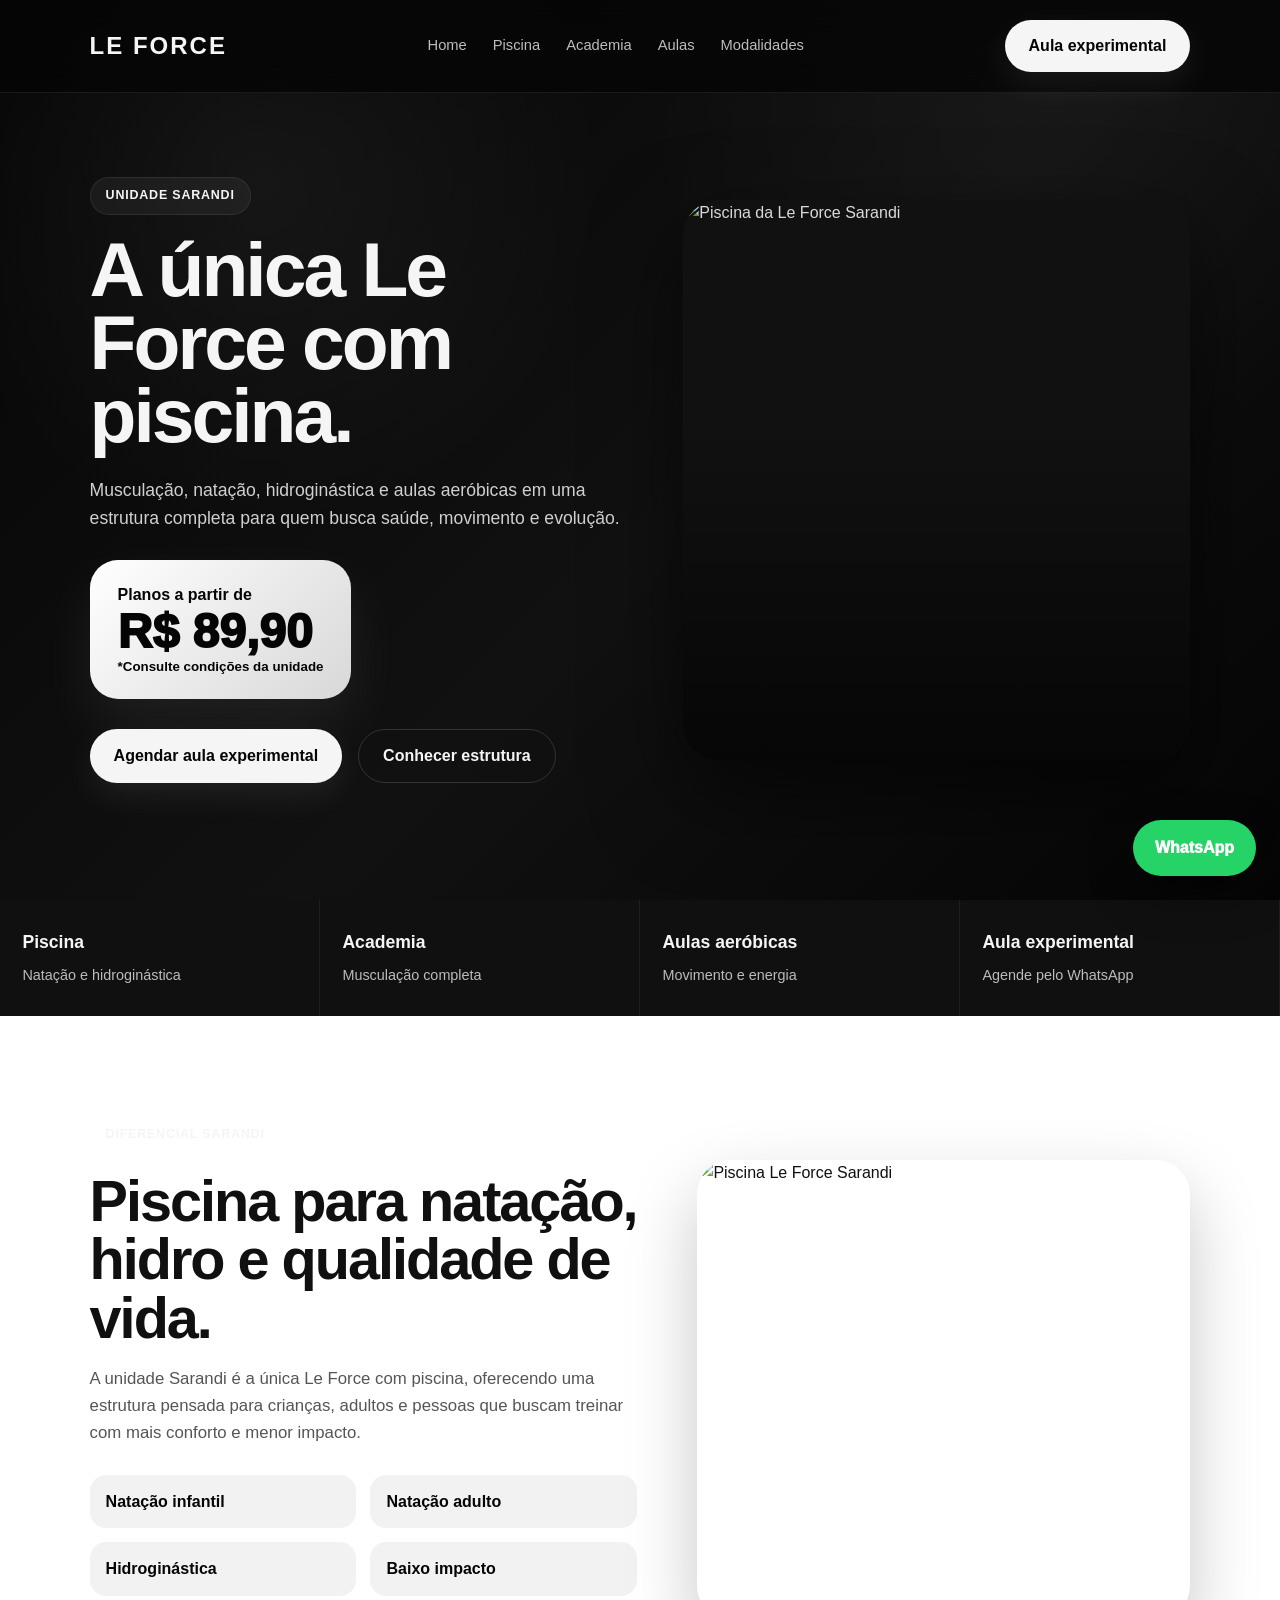
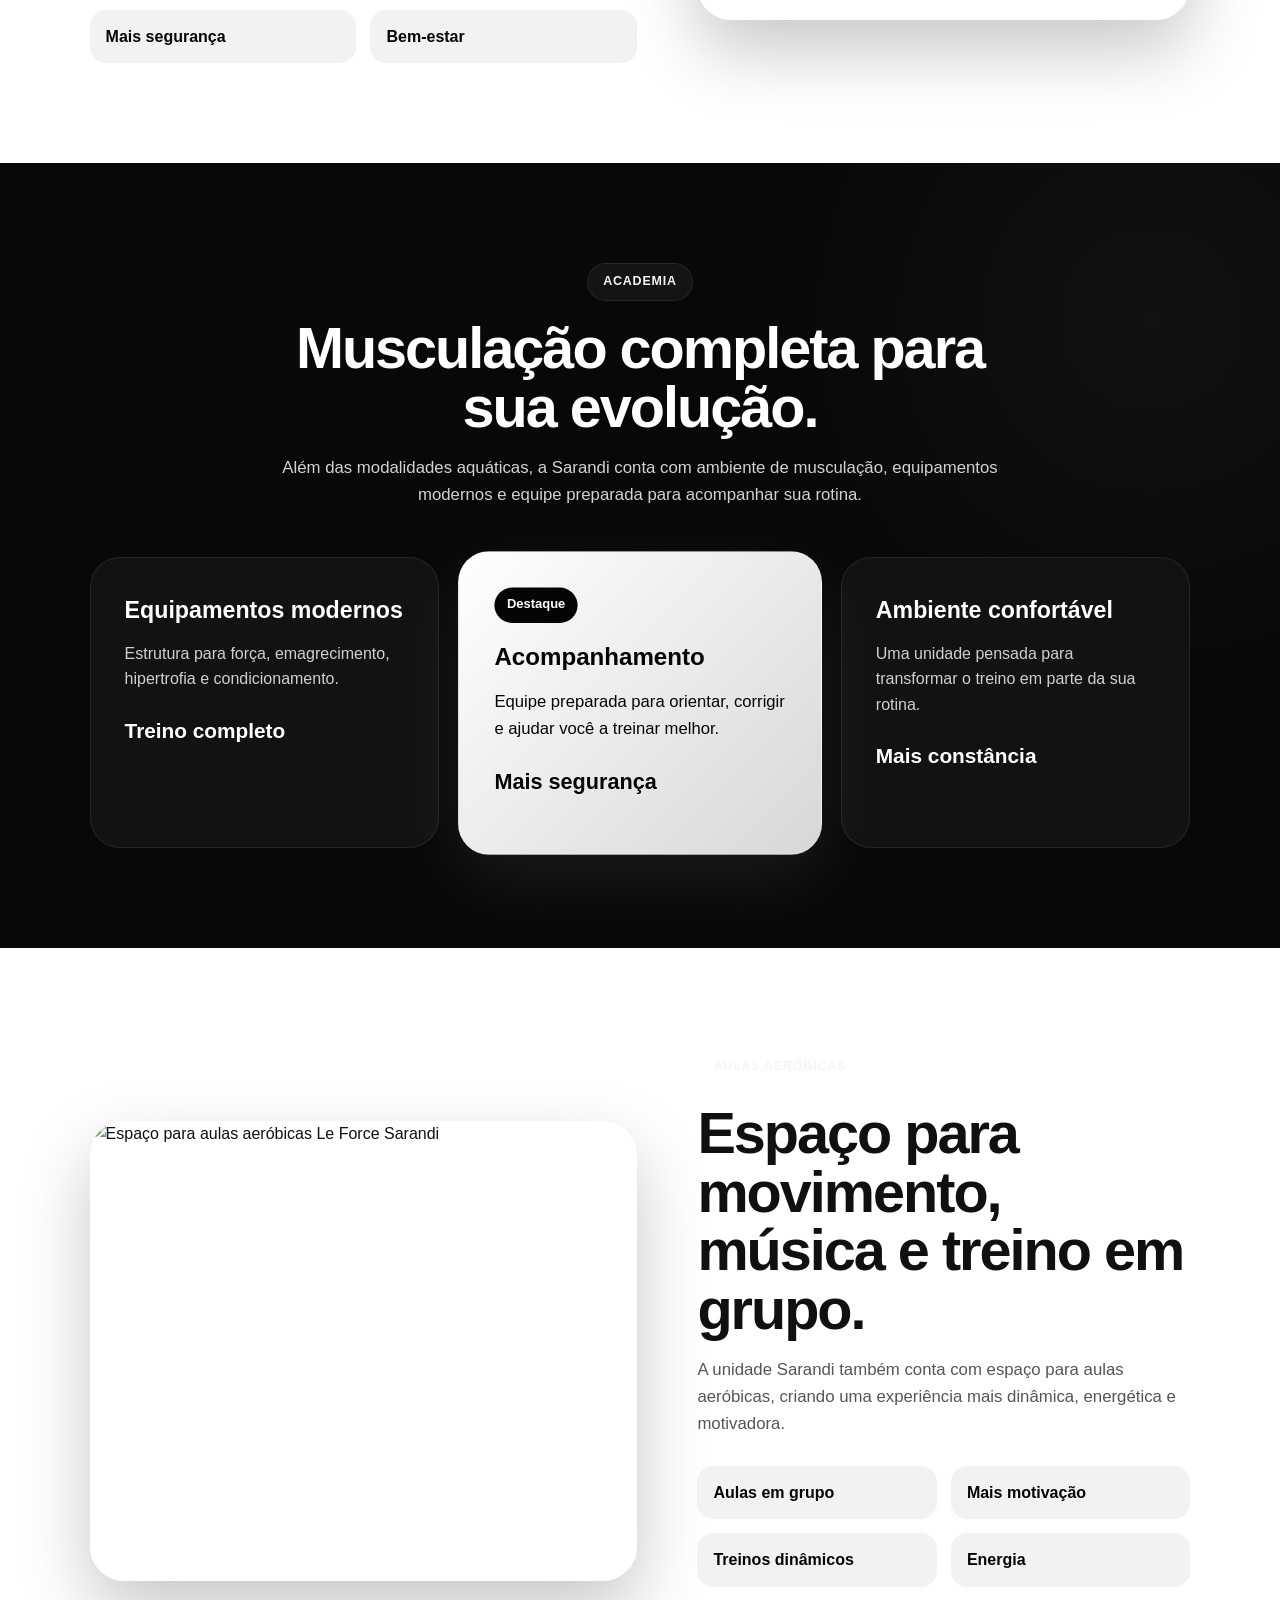
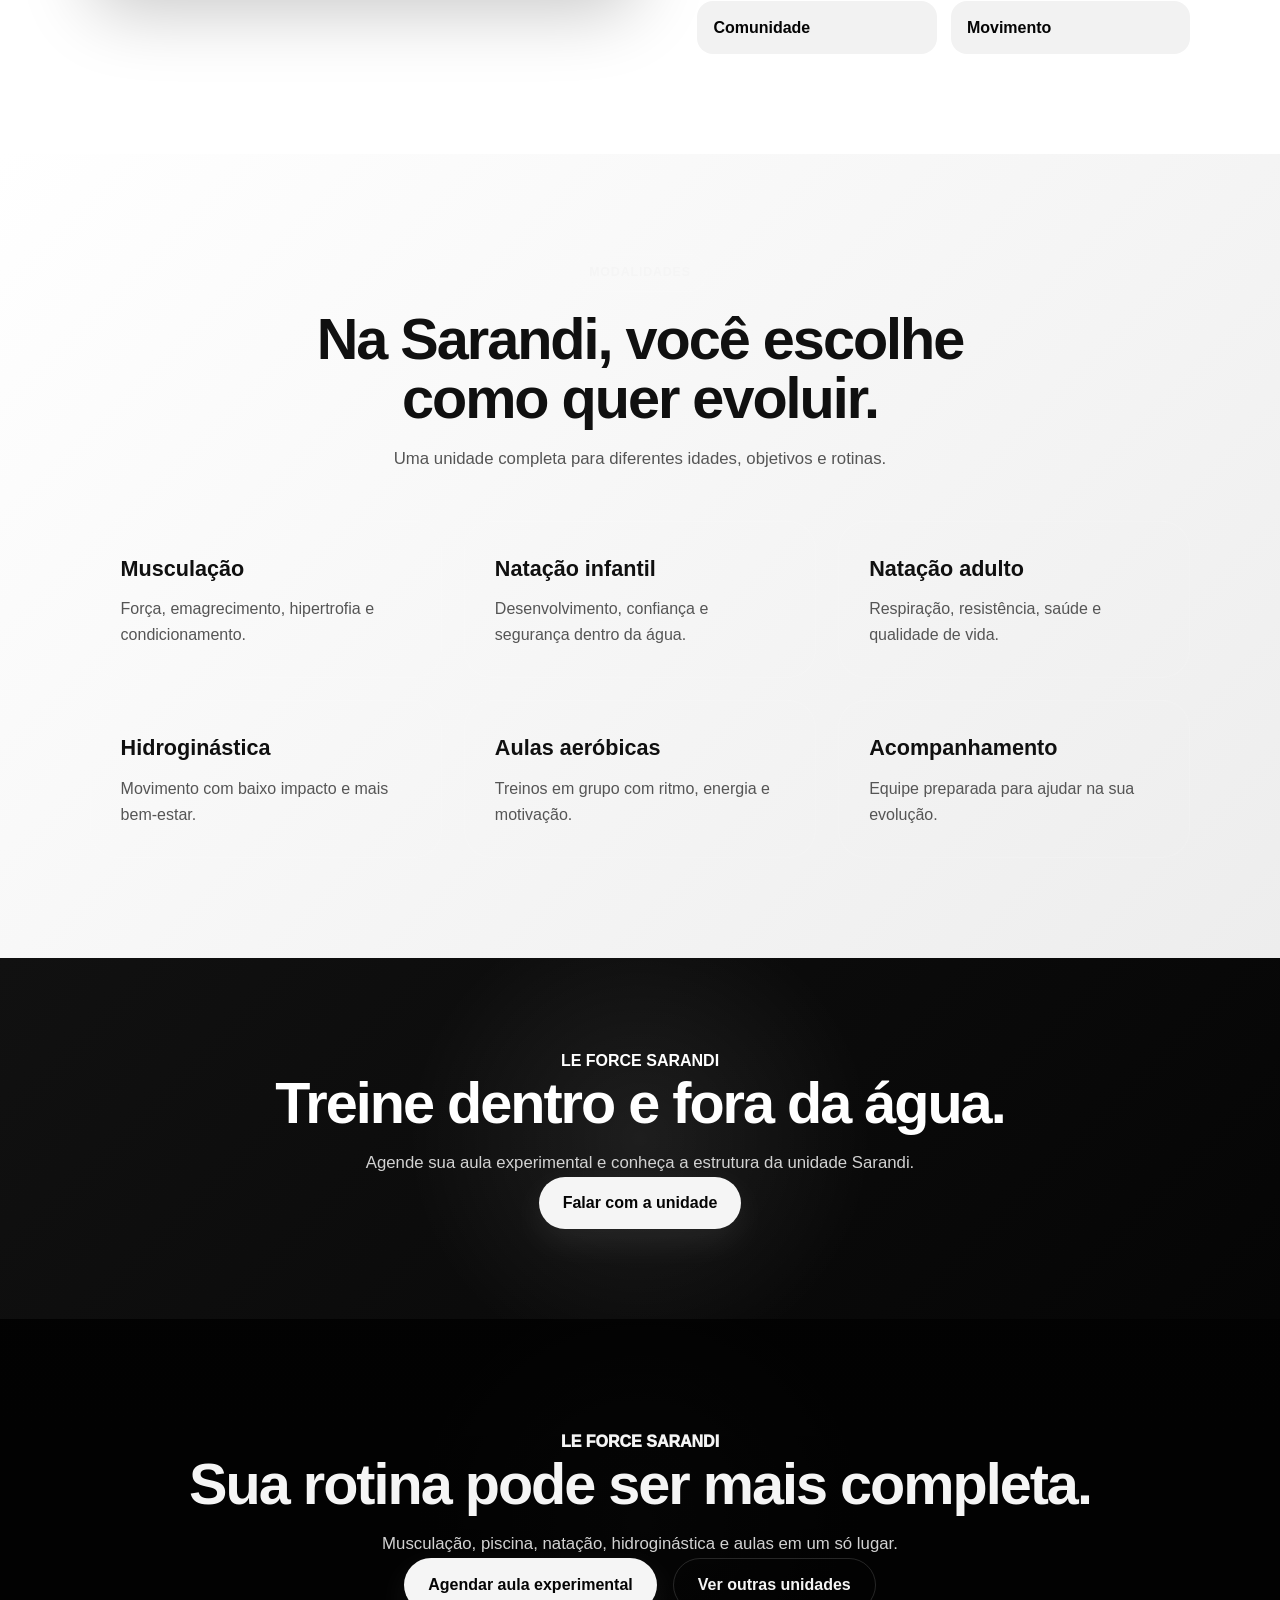
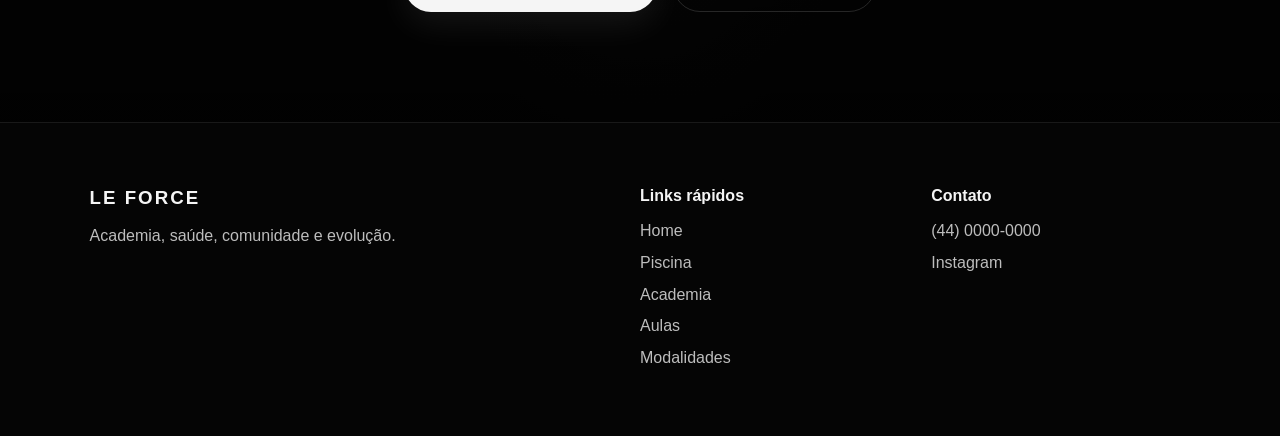
==== unidades/alvorada.html @ 23cc9585 "Add files via upload" ====
<!DOCTYPE html>
<html lang="pt-BR">
<head>
  <meta charset="UTF-8" />
  <meta name="viewport" content="width=device-width, initial-scale=1.0" />

  <title>Le Force Sarandi | Academia com Piscina</title>
  <meta name="description" content="Conheça a Le Force Sarandi: musculação, piscina, natação, hidroginástica e aulas aeróbicas." />

  <link rel="stylesheet" href="style.css" />
</head>

<body>
  <header class="header">
    <a href="index.html" class="logo">LE FORCE</a>

    <nav class="nav">
      <a href="index.html">Home</a>
      <a href="#piscina">Piscina</a>
      <a href="#academia">Academia</a>
      <a href="#aulas">Aulas</a>
      <a href="#modalidades">Modalidades</a>
    </nav>

    <a href="https://wa.me/5544000000000" class="btn-header" target="_blank">
      Aula experimental
    </a>
  </header>

  <main>
    <section class="hero">
      <div class="hero-content">
        <span class="tag">Unidade Sarandi</span>

        <h1>A única Le Force com piscina.</h1>

        <p>
          Musculação, natação, hidroginástica e aulas aeróbicas em uma estrutura completa para quem busca saúde, movimento e evolução.
        </p>

        <div class="price-highlight">
          <span>Planos a partir de</span>
          <strong>R$ 89,90</strong>
          <small>*Consulte condições da unidade</small>
        </div>

        <div class="hero-actions">
          <a href="https://wa.me/5544000000000" class="btn-primary" target="_blank">
            Agendar aula experimental
          </a>

          <a href="#piscina" class="btn-secondary">
            Conhecer estrutura
          </a>
        </div>
      </div>

      <div class="hero-image">
        <img src="images/sarandi-hero.jpg" alt="Piscina da Le Force Sarandi" />
      </div>
    </section>

    <section class="quick-links">
      <a href="#piscina">
        <strong>Piscina</strong>
        <span>Natação e hidroginástica</span>
      </a>

      <a href="#academia">
        <strong>Academia</strong>
        <span>Musculação completa</span>
      </a>

      <a href="#aulas">
        <strong>Aulas aeróbicas</strong>
        <span>Movimento e energia</span>
      </a>

      <a href="https://wa.me/5544000000000" target="_blank">
        <strong>Aula experimental</strong>
        <span>Agende pelo WhatsApp</span>
      </a>
    </section>

    <section class="section split" id="piscina">
      <div>
        <span class="tag">Diferencial Sarandi</span>

        <h2>Piscina para natação, hidro e qualidade de vida.</h2>

        <p>
          A unidade Sarandi é a única Le Force com piscina, oferecendo uma estrutura pensada para crianças, adultos e pessoas que buscam treinar com mais conforto e menor impacto.
        </p>

        <ul class="benefits-list">
          <li>Natação infantil</li>
          <li>Natação adulto</li>
          <li>Hidroginástica</li>
          <li>Baixo impacto</li>
          <li>Mais segurança</li>
          <li>Bem-estar</li>
        </ul>
      </div>

      <div class="image-card">
        <img src="images/sarandi-piscina.jpg" alt="Piscina Le Force Sarandi" />
      </div>
    </section>

    <section class="section dark" id="academia">
      <div class="section-header center">
        <span class="tag">Academia</span>

        <h2>Musculação completa para sua evolução.</h2>

        <p>
          Além das modalidades aquáticas, a Sarandi conta com ambiente de musculação, equipamentos modernos e equipe preparada para acompanhar sua rotina.
        </p>
      </div>

      <div class="cards-grid">
        <article class="plan-card">
          <h3>Equipamentos modernos</h3>
          <p>Estrutura para força, emagrecimento, hipertrofia e condicionamento.</p>
          <strong>Treino completo</strong>
        </article>

        <article class="plan-card featured">
          <span>Destaque</span>
          <h3>Acompanhamento</h3>
          <p>Equipe preparada para orientar, corrigir e ajudar você a treinar melhor.</p>
          <strong>Mais segurança</strong>
        </article>

        <article class="plan-card">
          <h3>Ambiente confortável</h3>
          <p>Uma unidade pensada para transformar o treino em parte da sua rotina.</p>
          <strong>Mais constância</strong>
        </article>
      </div>
    </section>

    <section class="section split" id="aulas">
      <div class="image-card">
        <img src="images/sarandi-aulas.jpg" alt="Espaço para aulas aeróbicas Le Force Sarandi" />
      </div>

      <div>
        <span class="tag">Aulas aeróbicas</span>

        <h2>Espaço para movimento, música e treino em grupo.</h2>

        <p>
          A unidade Sarandi também conta com espaço para aulas aeróbicas, criando uma experiência mais dinâmica, energética e motivadora.
        </p>

        <ul class="benefits-list">
          <li>Aulas em grupo</li>
          <li>Mais motivação</li>
          <li>Treinos dinâmicos</li>
          <li>Energia</li>
          <li>Comunidade</li>
          <li>Movimento</li>
        </ul>
      </div>
    </section>

    <section class="section colored" id="modalidades">
      <div class="section-header center">
        <span class="tag">Modalidades</span>

        <h2>Na Sarandi, você escolhe como quer evoluir.</h2>

        <p>
          Uma unidade completa para diferentes idades, objetivos e rotinas.
        </p>
      </div>

      <div class="modalidades-grid">
        <div class="modalidade">
          <h3>Musculação</h3>
          <p>Força, emagrecimento, hipertrofia e condicionamento.</p>
        </div>

        <div class="modalidade">
          <h3>Natação infantil</h3>
          <p>Desenvolvimento, confiança e segurança dentro da água.</p>
        </div>

        <div class="modalidade">
          <h3>Natação adulto</h3>
          <p>Respiração, resistência, saúde e qualidade de vida.</p>
        </div>

        <div class="modalidade">
          <h3>Hidroginástica</h3>
          <p>Movimento com baixo impacto e mais bem-estar.</p>
        </div>

        <div class="modalidade">
          <h3>Aulas aeróbicas</h3>
          <p>Treinos em grupo com ritmo, energia e motivação.</p>
        </div>

        <div class="modalidade">
          <h3>Acompanhamento</h3>
          <p>Equipe preparada para ajudar na sua evolução.</p>
        </div>
      </div>
    </section>

    <section class="banner-impact">
      <span>Le Force Sarandi</span>

      <h2>Treine dentro e fora da água.</h2>

      <p>
        Agende sua aula experimental e conheça a estrutura da unidade Sarandi.
      </p>

      <a href="https://wa.me/5544000000000" class="btn-primary" target="_blank">
        Falar com a unidade
      </a>
    </section>

    <section class="final-cta">
      <span>Le Force Sarandi</span>

      <h2>Sua rotina pode ser mais completa.</h2>

      <p>
        Musculação, piscina, natação, hidroginástica e aulas em um só lugar.
      </p>

      <div class="hero-actions center-actions">
        <a href="https://wa.me/5544000000000" class="btn-primary" target="_blank">
          Agendar aula experimental
        </a>

        <a href="index.html#unidades" class="btn-secondary">
          Ver outras unidades
        </a>
      </div>
    </section>
  </main>

  <footer class="footer">
    <div>
      <h3>LE FORCE</h3>
      <p>Academia, saúde, comunidade e evolução.</p>
    </div>

    <div>
      <h4>Links rápidos</h4>
      <a href="index.html">Home</a>
      <a href="#piscina">Piscina</a>
      <a href="#academia">Academia</a>
      <a href="#aulas">Aulas</a>
      <a href="#modalidades">Modalidades</a>
    </div>

    <div>
      <h4>Contato</h4>
      <p>(44) 0000-0000</p>
      <a href="https://instagram.com/" target="_blank">Instagram</a>
    </div>
  </footer>

  <a href="https://wa.me/5544000000000" class="whatsapp-float" target="_blank">
    WhatsApp
  </a>

  <script src="script.js"></script>
</body>
</html>
---- unidades/style.css ----
:root {
  --black: #050505;
  --graphite: #111111;
  --soft-graphite: #1a1a1a;
  --light-gray: #bdbdbd;
  --white: #f5f5f5;
  --border: rgba(255,255,255,.08);
  --glass: rgba(255,255,255,.04);
}

* {
  margin: 0;
  padding: 0;
  box-sizing: border-box;
}

html {
  scroll-behavior: smooth;
}

body {
  font-family: Arial, Helvetica, sans-serif;
  background: var(--black);
  color: var(--white);
  line-height: 1.6;
  overflow-x: hidden;
}

a {
  color: inherit;
  text-decoration: none;
}

img {
  width: 100%;
  display: block;
}

/* HEADER */

.header {
  width: 100%;
  padding: 20px 7%;
  position: fixed;
  top: 0;
  left: 0;
  z-index: 999;
  display: flex;
  justify-content: space-between;
  align-items: center;
  background: rgba(5,5,5,.82);
  backdrop-filter: blur(16px);
  border-bottom: 1px solid var(--border);
  transition: .3s;
}

.header.scrolled {
  background: rgba(5,5,5,.96);
  box-shadow: 0 15px 40px rgba(0,0,0,.35);
}

.logo {
  font-size: 1.5rem;
  font-weight: 900;
  letter-spacing: 2px;
  color: var(--white);
}

.nav {
  display: flex;
  gap: 26px;
}

.nav a {
  color: var(--light-gray);
  font-size: .92rem;
  transition: .3s;
}

.nav a:hover {
  color: var(--white);
}

/* BOTÕES */

.btn-header,
.btn-primary,
.btn-secondary {
  display: inline-flex;
  align-items: center;
  justify-content: center;
  padding: 13px 24px;
  border-radius: 999px;
  font-weight: 800;
  transition: .3s;
}

.btn-header,
.btn-primary {
  background: var(--white);
  color: var(--black);
  box-shadow: 0 12px 35px rgba(255,255,255,.08);
}

.btn-header:hover,
.btn-primary:hover {
  transform: translateY(-3px);
}

.btn-secondary {
  border: 1px solid rgba(255,255,255,.14);
  color: var(--white);
}

.btn-secondary:hover {
  border-color: rgba(255,255,255,.35);
}

/* HERO */

.hero {
  min-height: 100vh;
  padding: 150px 7% 90px;
  display: grid;
  grid-template-columns: 1fr .95fr;
  gap: 60px;
  align-items: center;
  background:
    radial-gradient(circle at 20% 20%, rgba(255,255,255,.05), transparent 28%),
    radial-gradient(circle at 80% 10%, rgba(255,255,255,.03), transparent 30%),
    linear-gradient(135deg, #050505, #111111 55%, #050505);
}

.hero h1 {
  font-size: clamp(3rem, 6vw, 6rem);
  line-height: .95;
  letter-spacing: -3px;
  margin-bottom: 24px;
}

.hero p {
  max-width: 650px;
  color: #d0d0d0;
  font-size: 1.1rem;
  margin-bottom: 28px;
}

.tag {
  display: inline-flex;
  margin-bottom: 18px;
  padding: 8px 15px;
  border-radius: 999px;
  background: rgba(255,255,255,.05);
  border: 1px solid rgba(255,255,255,.08);
  color: var(--white);
  font-size: .78rem;
  font-weight: 900;
  text-transform: uppercase;
  letter-spacing: .8px;
}

.price-highlight {
  width: fit-content;
  padding: 22px 28px;
  margin-bottom: 30px;
  border-radius: 28px;
  background: linear-gradient(135deg, #ffffff, #d8d8d8);
  color: var(--black);
  box-shadow: 0 25px 60px rgba(255,255,255,.08);
}

.price-highlight span,
.price-highlight small {
  display: block;
  font-weight: 700;
}

.price-highlight strong {
  display: block;
  font-size: 3rem;
  line-height: 1;
  font-weight: 950;
}

.hero-actions {
  display: flex;
  gap: 16px;
  flex-wrap: wrap;
}

.hero-image {
  min-height: 560px;
  border-radius: 36px;
  overflow: hidden;
  background: #111;
  box-shadow: 0 35px 90px rgba(0,0,0,.55);
  position: relative;
}

.hero-image img {
  height: 100%;
  min-height: 560px;
  object-fit: cover;
  opacity: .88;
}

.hero-image::after {
  content: "";
  position: absolute;
  inset: 0;
  background: linear-gradient(to top, rgba(0,0,0,.65), transparent 60%);
}

/* QUICK LINKS */

.quick-links {
  display: grid;
  grid-template-columns: repeat(4,1fr);
  background: #101010;
}

.quick-links a {
  padding: 28px 7%;
  border-right: 1px solid rgba(255,255,255,.06);
  transition: .3s;
}

.quick-links a:hover {
  background: #171717;
}

.quick-links strong {
  display: block;
  font-size: 1.1rem;
  font-weight: 900;
  margin-bottom: 6px;
}

.quick-links span {
  color: #bcbcbc;
  font-size: .9rem;
}

/* SECTIONS */

.section {
  padding: 100px 7%;
  background: #ffffff;
  color: #101010;
}

.section.dark {
  background:
    radial-gradient(circle at 90% 20%, rgba(255,255,255,.04), transparent 30%),
    #080808;
  color: #fff;
}

.section.colored {
  background:
    linear-gradient(135deg, #ffffff, #ededed);
}

.section-header {
  max-width: 780px;
  margin-bottom: 48px;
}

.section-header.center {
  margin-left: auto;
  margin-right: auto;
  text-align: center;
}

.section-header h2,
.split h2,
.final-cta h2,
.banner-impact h2,
.youtube-content h2 {
  font-size: clamp(2.2rem, 4.5vw, 4.5rem);
  line-height: 1.02;
  letter-spacing: -2px;
  margin-bottom: 18px;
}

.section-header p,
.split p,
.banner-impact p,
.final-cta p,
.youtube-content p {
  color: #555;
  font-size: 1.05rem;
}

.dark .section-header p,
.banner-impact p,
.final-cta p,
.youtube-content p {
  color: #d2d2d2;
}

/* GRIDS */

.plans-grid,
.cards-grid {
  display: grid;
  grid-template-columns: repeat(3,1fr);
  gap: 26px;
}

.plan-card,
.card {
  padding: 34px;
  border-radius: 30px;
  transition: .3s;
}

.plan-card {
  background: #121212;
  border: 1px solid rgba(255,255,255,.08);
  color: #fff;
}

.card {
  background: #f7f7f7;
  border: 1px solid #ececec;
}

.plan-card:hover,
.card:hover {
  transform: translateY(-7px);
}

.plan-card h3,
.card h3 {
  font-size: 1.45rem;
  margin-bottom: 12px;
}

.plan-card p {
  color: #d0d0d0;
  margin-bottom: 22px;
}

.card p {
  color: #555;
}

.plan-card strong {
  display: block;
  color: #fff;
  font-size: 1.3rem;
  margin-bottom: 18px;
}

.plan-card a {
  color: #fff;
  font-weight: 900;
}

.plan-card.featured {
  background: linear-gradient(135deg, #ffffff, #d7d7d7);
  color: #050505;
  box-shadow: 0 25px 70px rgba(255,255,255,.08);
  transform: scale(1.04);
}

.plan-card.featured p,
.plan-card.featured strong,
.plan-card.featured a {
  color: #050505;
}

.plan-card.featured span {
  display: inline-block;
  margin-bottom: 14px;
  padding: 7px 12px;
  border-radius: 999px;
  background: #050505;
  color: #fff;
  font-size: .78rem;
  font-weight: 900;
}

/* UNIDADES */

.units-grid {
  display: grid;
  grid-template-columns: repeat(4,1fr);
  gap: 18px;
}

.unit-card {
  min-height: 180px;
  padding: 24px;
  border-radius: 28px;
  display: flex;
  flex-direction: column;
  justify-content: flex-end;
  background:
    linear-gradient(to top, rgba(0,0,0,.78), rgba(0,0,0,.15)),
    linear-gradient(135deg, #111111, #2a2a2a);
  color: #fff;
  transition: .3s;
  position: relative;
  overflow: hidden;
}

.unit-card:hover {
  transform: translateY(-6px);
}

.unit-card span {
  font-size: 1.4rem;
  font-weight: 950;
}

.unit-card small {
  color: #cfcfcf;
  font-weight: 700;
}

/* MODALIDADES */

.modalidades-grid {
  display: grid;
  grid-template-columns: repeat(3,1fr);
  gap: 22px;
}

.modalidade {
  padding: 30px;
  border-radius: 28px;
  background: rgba(255,255,255,.05);
  border: 1px solid rgba(255,255,255,.08);
  transition: .3s;
}

.modalidade:hover {
  background: rgba(255,255,255,.09);
  transform: translateY(-6px);
}

.modalidade h3 {
  font-size: 1.35rem;
  margin-bottom: 10px;
}

.modalidade p {
  color: #d0d0d0;
}

/* SPLIT */

.split {
  display: grid;
  grid-template-columns: 1fr .9fr;
  gap: 60px;
  align-items: center;
}

.benefits-list {
  margin-top: 28px;
  display: grid;
  grid-template-columns: repeat(2,1fr);
  gap: 14px;
  list-style: none;
}

.benefits-list li {
  padding: 14px 16px;
  border-radius: 16px;
  background: #f2f2f2;
  color: #050505;
  font-weight: 800;
}

.image-card {
  border-radius: 34px;
  overflow: hidden;
  box-shadow: 0 30px 70px rgba(0,0,0,.22);
}

.image-card img {
  min-height: 460px;
  object-fit: cover;
}

/* BANNER */

.banner-impact {
  padding: 90px 7%;
  text-align: center;
  background:
    radial-gradient(circle at center, rgba(255,255,255,.08), transparent 35%),
    linear-gradient(135deg, #111111, #050505);
  color: #fff;
}

.banner-impact span {
  font-weight: 900;
  text-transform: uppercase;
}

/* NEWS */

.news-section {
  background: linear-gradient(135deg, #ffffff, #ededed);
}

.news-card {
  max-width: 1050px;
  margin: 0 auto;
  padding: 38px;
  border-radius: 34px;
  display: flex;
  justify-content: space-between;
  align-items: center;
  gap: 30px;
  background: #121212;
  color: #fff;
}

.news-card h3 {
  font-size: 1.8rem;
  margin-bottom: 10px;
}

.news-card p {
  color: #d0d0d0;
}

/* YOUTUBE */

.youtube-section {
  display: grid;
  grid-template-columns: 1fr .8fr;
  gap: 50px;
  align-items: center;
}

.video-preview {
  min-height: 330px;
  border-radius: 34px;
  background:
    radial-gradient(circle at center, rgba(255,255,255,.08), transparent 40%),
    #151515;
  display: flex;
  flex-direction: column;
  justify-content: center;
  align-items: center;
}

.video-preview span {
  width: 96px;
  height: 96px;
  border-radius: 50%;
  background: #fff;
  color: #050505;
  display: flex;
  align-items: center;
  justify-content: center;
  font-size: 2rem;
  margin-bottom: 18px;
}

.video-preview p {
  color: #fff;
  font-weight: 900;
}

/* FAQ */

.faq {
  max-width: 900px;
  margin: 0 auto;
  display: grid;
  gap: 14px;
}

.faq details {
  padding: 22px 26px;
  border-radius: 22px;
  background: rgba(255,255,255,.05);
  border: 1px solid rgba(255,255,255,.08);
}

.faq summary {
  cursor: pointer;
  font-weight: 900;
  color: #fff;
}

.faq p {
  margin-top: 12px;
  color: #d0d0d0;
}

/* FINAL CTA */

.final-cta {
  padding: 110px 7%;
  text-align: center;
  background:
    linear-gradient(rgba(0,0,0,.72), rgba(0,0,0,.82)),
    radial-gradient(circle at center, rgba(255,255,255,.05), transparent 34%),
    #080808;
}

.final-cta span {
  font-weight: 950;
  text-transform: uppercase;
}

.center-actions {
  justify-content: center;
}

/* FOOTER */

.footer {
  padding: 60px 7%;
  background: #050505;
  display: grid;
  grid-template-columns: 2fr 1fr 1fr;
  gap: 32px;
  border-top: 1px solid rgba(255,255,255,.08);
}

.footer h3 {
  letter-spacing: 2px;
  margin-bottom: 10px;
}

.footer h4 {
  margin-bottom: 10px;
}

.footer p,
.footer a {
  display: block;
  color: #bdbdbd;
  margin-bottom: 6px;
}

/* WHATSAPP */

.whatsapp-float {
  position: fixed;
  right: 24px;
  bottom: 24px;
  z-index: 1000;
  padding: 15px 22px;
  border-radius: 999px;
  background: #25d366;
  color: #fff;
  font-weight: 950;
  box-shadow: 0 18px 45px rgba(0,0,0,.35);
  transition: .3s;
}

.whatsapp-float:hover {
  transform: translateY(-4px);
}

/* ANIMAÇÕES */

.hidden {
  opacity: 0;
  transform: translateY(28px);
}

.show {
  opacity: 1;
  transform: translateY(0);
  transition: .7s ease;
}

/* RESPONSIVO */

@media (max-width: 1020px) {

  .nav,
  .btn-header {
    display: none;
  }

  .hero,
  .split,
  .youtube-section {
    grid-template-columns: 1fr;
  }

  .quick-links {
    grid-template-columns: repeat(2,1fr);
  }

  .plans-grid,
  .cards-grid,
  .modalidades-grid {
    grid-template-columns: 1fr;
  }

  .units-grid {
    grid-template-columns: repeat(2,1fr);
  }

  .news-card {
    flex-direction: column;
    align-items: flex-start;
  }

  .footer {
    grid-template-columns: 1fr;
  }
}

@media (max-width: 560px) {

  .header {
    padding: 18px 6%;
  }

  .hero,
  .section,
  .banner-impact,
  .final-cta,
  .footer {
    padding-left: 6%;
    padding-right: 6%;
  }

  .hero {
    padding-top: 130px;
  }

  .hero h1 {
    font-size: 3rem;
  }

  .hero-actions,
  .center-actions {
    flex-direction: column;
  }

  .btn-primary,
  .btn-secondary {
    width: 100%;
  }

  .quick-links,
  .units-grid,
  .benefits-list {
    grid-template-columns: 1fr;
  }

  .hero-image,
  .hero-image img {
    min-height: 390px;
  }

  .whatsapp-float {
    right: 16px;
    bottom: 16px;
    padding: 13px 18px;
  }
}

.cinematic-video {
  position: relative;
  overflow: hidden;
  min-height: 380px;
  border-radius: 34px;
  background: #111;
  display: flex;
  align-items: center;
  justify-content: center;
  box-shadow: 0 30px 80px rgba(0,0,0,.45);
}

.cinematic-video img {
  width: 100%;
  height: 100%;
  object-fit: cover;
  transition: .5s;
  opacity: .72;
}

.cinematic-video::after {
  content: "";
  position: absolute;
  inset: 0;
  background:
    linear-gradient(to top, rgba(0,0,0,.72), rgba(0,0,0,.15));
}

.cinematic-video:hover img {
  transform: scale(1.05);
  opacity: .9;
}

.play-button {
  position: absolute;
  z-index: 2;
  width: 110px;
  height: 110px;
  border-radius: 50%;
  background: rgba(255,255,255,.12);
  backdrop-filter: blur(14px);
  border: 1px solid rgba(255,255,255,.18);

  display: flex;
  align-items: center;
  justify-content: center;

  color: #ffffff;
  font-size: 2.4rem;

  transition: .3s;
  box-shadow: 0 15px 40px rgba(0,0,0,.35);
}

.cinematic-video:hover .play-button {
  transform: scale(1.08);
  background: rgba(255,255,255,.2);
}

/* =========================
   UNIDADE SARANDI
========================= */

.sarandi-page-hero {
  min-height: 92vh;
}

.sarandi-page-hero .hero-image img {
  object-position: center;
}

/* MODALIDADES */

.modalidade p {
  color: #555555;
}

.section.dark .modalidade p {
  color: #d0d0d0;
}

/* LOCATION */

.location-card {
  display: grid;
  grid-template-columns: .9fr 1.1fr;
  gap: 32px;

  padding: 36px;

  border-radius: 34px;

  background: rgba(255,255,255,.05);

  border: 1px solid rgba(255,255,255,.08);

  align-items: center;
}

.location-card h3 {
  font-size: 2rem;
  margin-bottom: 14px;
  color: #ffffff;
}

.location-card p {
  color: #d0d0d0;
  margin-bottom: 12px;
}

.location-card .btn-primary {
  margin-top: 18px;
}

.map-placeholder {
  min-height: 380px;

  border-radius: 28px;

  background:
    radial-gradient(circle at center, rgba(255,255,255,.07), transparent 38%),
    #151515;

  border: 1px solid rgba(255,255,255,.08);

  display: flex;
  align-items: center;
  justify-content: center;

  color: #ffffff;

  font-size: 1.3rem;
  font-weight: 900;
}

/* RESPONSIVO */

@media (max-width: 1020px) {

  .location-card {
    grid-template-columns: 1fr;
  }

  .map-placeholder {
    min-height: 300px;
  }
}

@media (max-width: 560px) {

  .sarandi-page-hero {
    min-height: auto;
  }

  .location-card {
    padding: 24px;
  }

  .map-placeholder {
    min-height: 250px;
  }
}
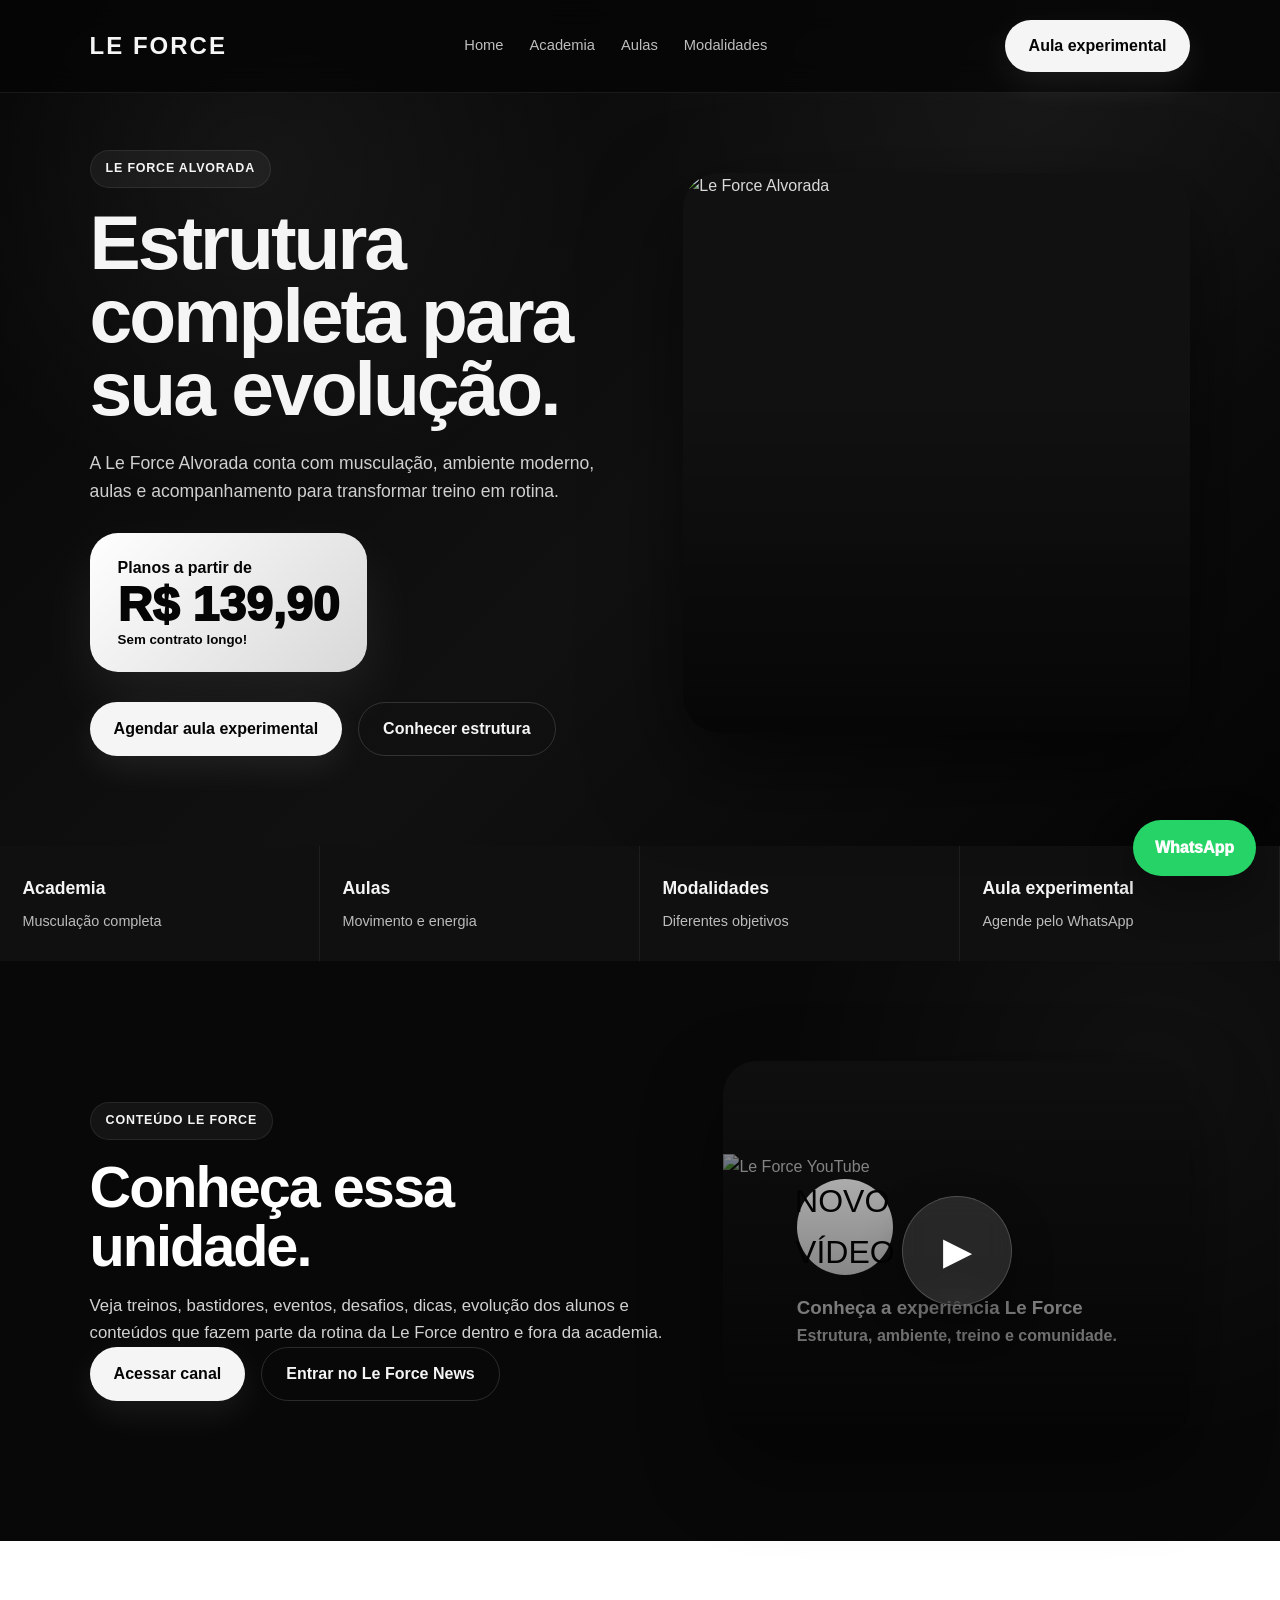
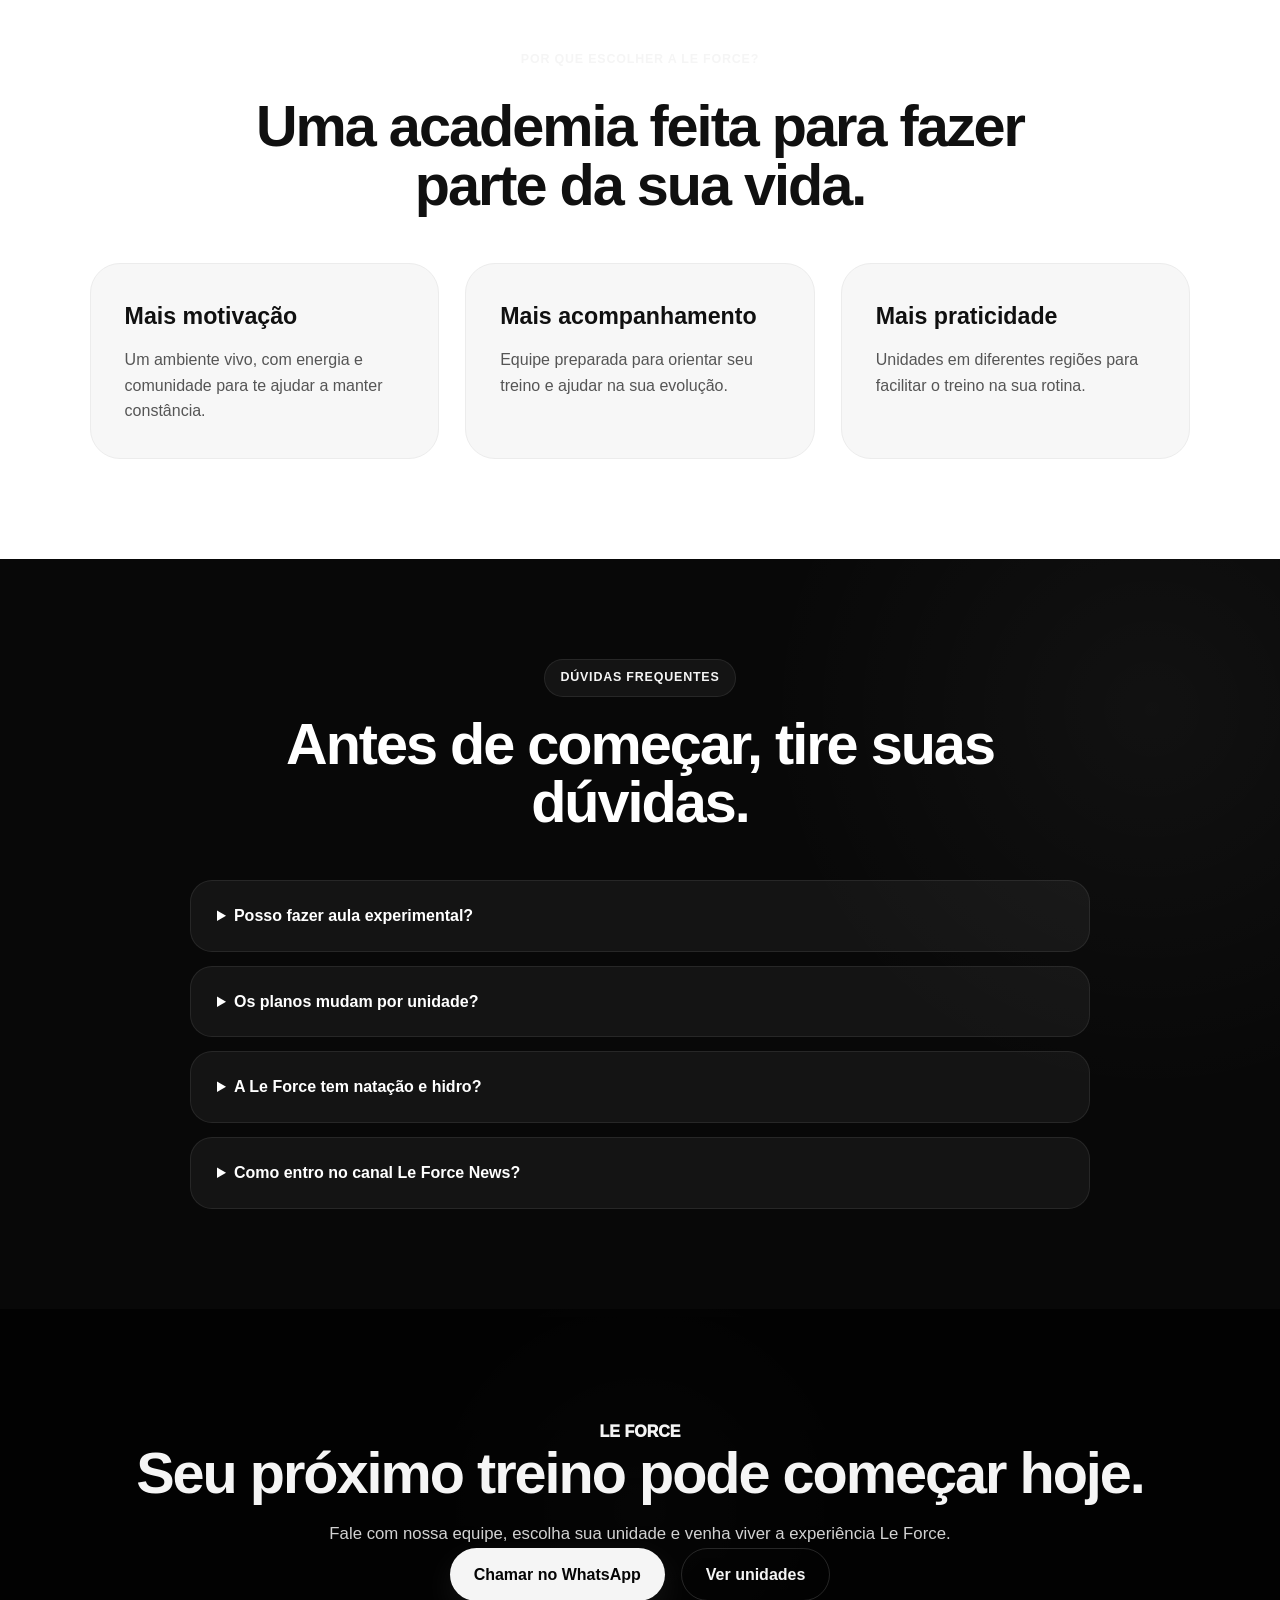
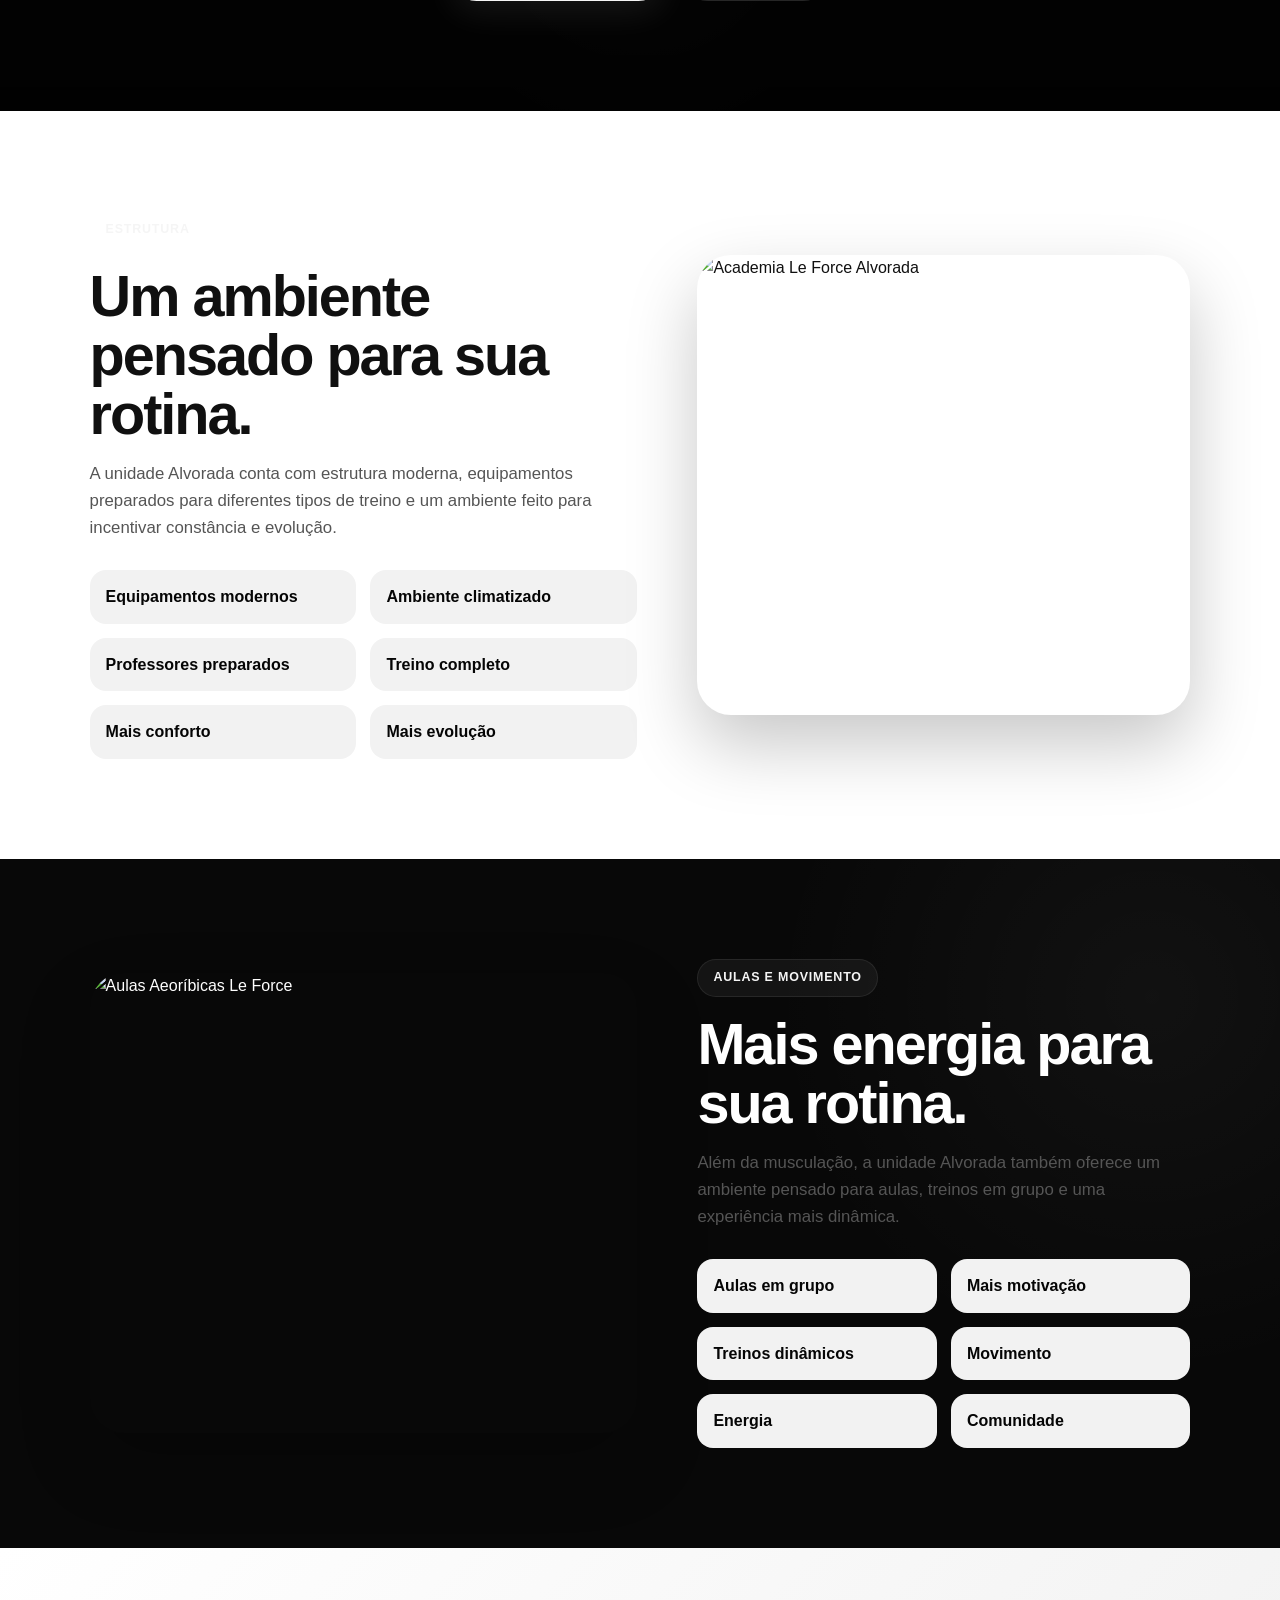
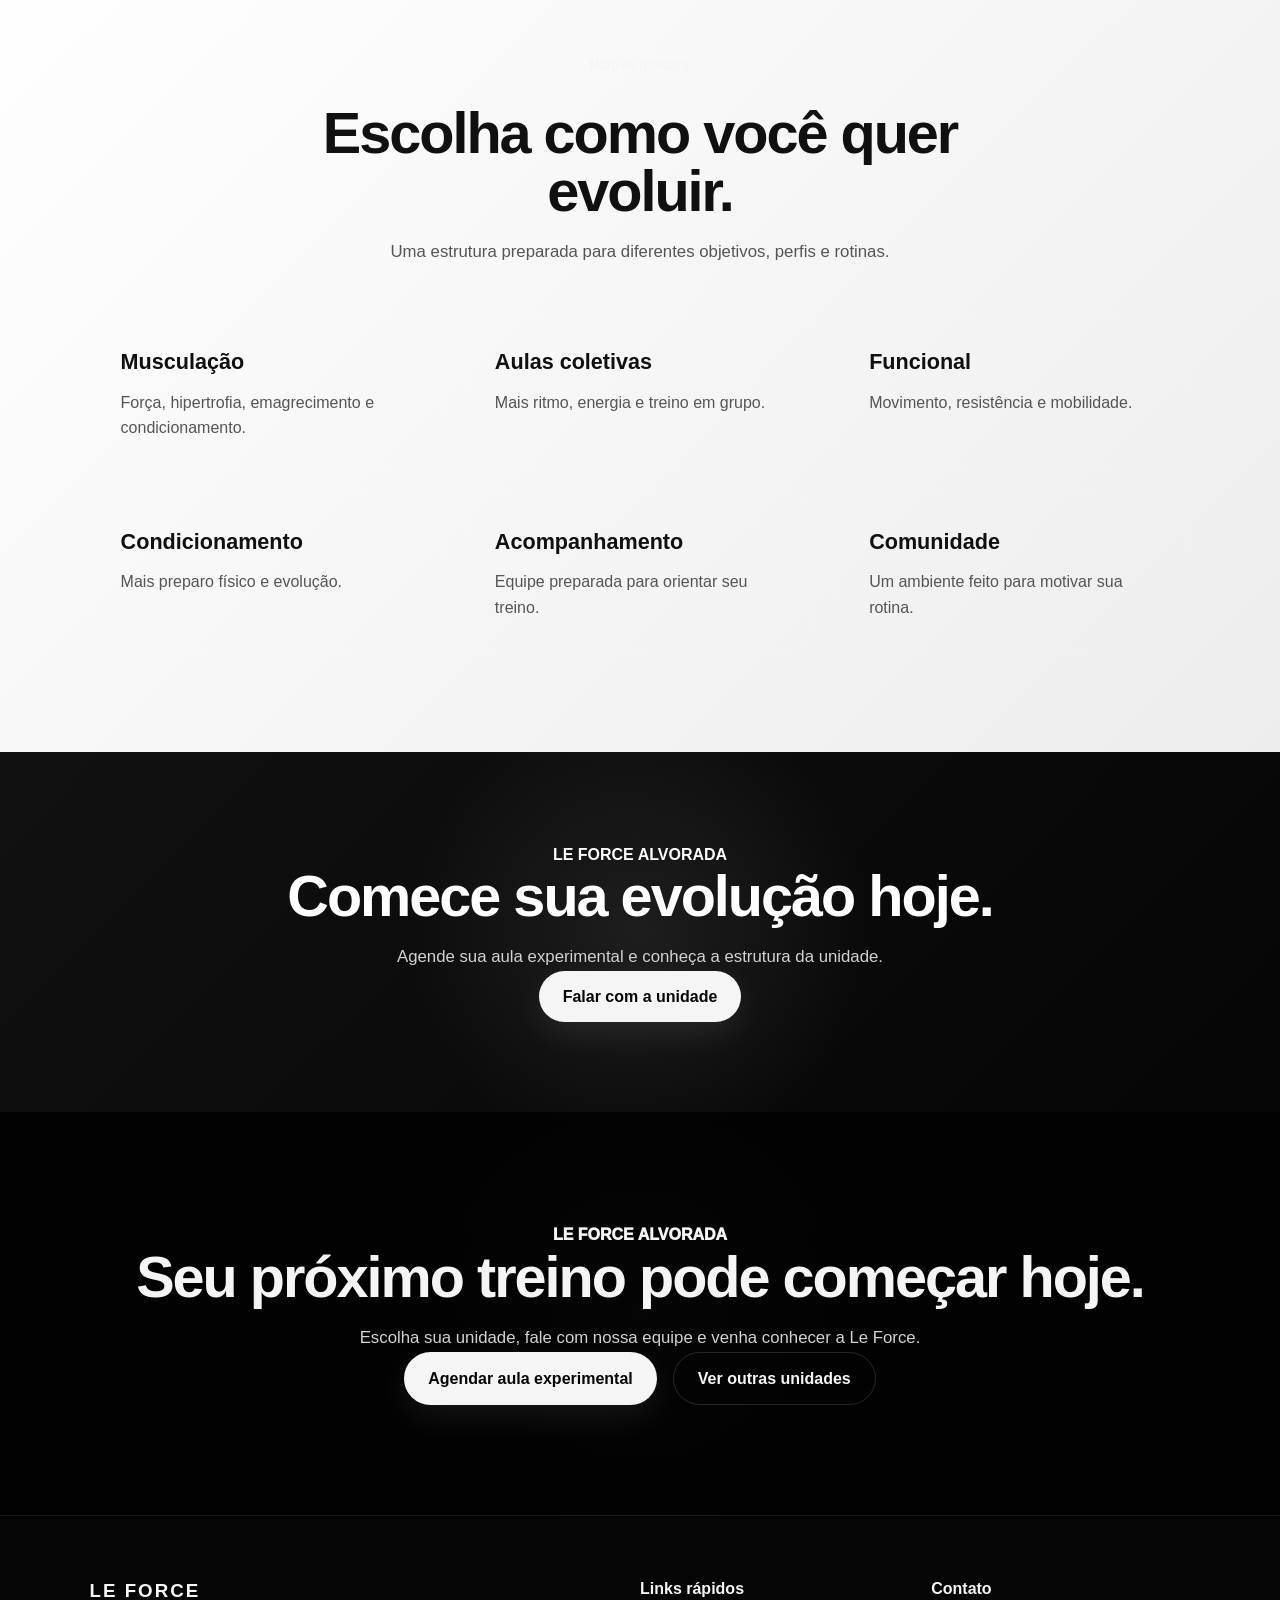
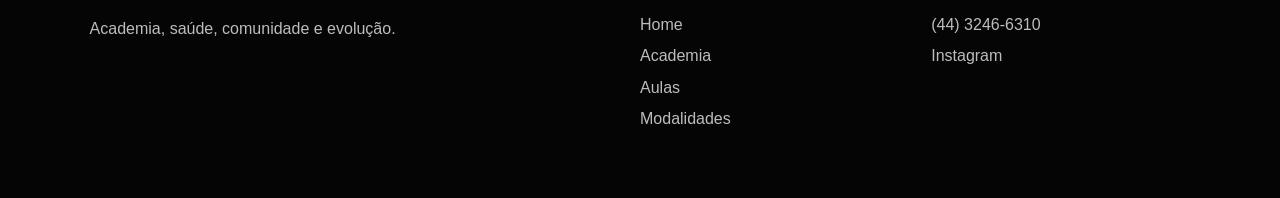
==== commit 0fe9b052: "Add files via upload" ====
--- a/unidades/alvorada.html
+++ b/unidades/alvorada.html
@@ -1,275 +1,667 @@
 <!DOCTYPE html>
 <html lang="pt-BR">
+
 <head>
   <meta charset="UTF-8" />
   <meta name="viewport" content="width=device-width, initial-scale=1.0" />
 
-  <title>Le Force Sarandi | Academia com Piscina</title>
-  <meta name="description" content="Conheça a Le Force Sarandi: musculação, piscina, natação, hidroginástica e aulas aeróbicas." />
+  <title>
+    Le Force Alvorada | Academia Le Force
+  </title>
+
+  <meta
+    name="description"
+    content="Conheça a Le Force Alvorada: musculação, aulas e estrutura completa para sua rotina." />
 
   <link rel="stylesheet" href="style.css" />
 </head>
 
 <body>
+
   <header class="header">
-    <a href="index.html" class="logo">LE FORCE</a>
+
+    <a href="?index.html" class="logo">
+      LE FORCE
+    </a>
 
     <nav class="nav">
-      <a href="index.html">Home</a>
-      <a href="#piscina">Piscina</a>
+      <a href="?index.html">Home</a>
       <a href="#academia">Academia</a>
       <a href="#aulas">Aulas</a>
       <a href="#modalidades">Modalidades</a>
     </nav>
 
-    <a href="https://wa.me/5544000000000" class="btn-header" target="_blank">
+    <a
+      href="https://wa.me/554432466310"
+      class="btn-header"
+      target="_blank">
+
       Aula experimental
+
     </a>
+
   </header>
 
   <main>
-    <section class="hero">
+
+    <!-- HERO -->
+
+    <section class="hero sarandi-page-hero">
+
       <div class="hero-content">
-        <span class="tag">Unidade Sarandi</span>
-
-        <h1>A única Le Force com piscina.</h1>
+
+        <span class="tag">
+          Le Force Alvorada
+        </span>
+
+        <h1>
+          Estrutura completa para sua evolução.
+        </h1>
 
         <p>
-          Musculação, natação, hidroginástica e aulas aeróbicas em uma estrutura completa para quem busca saúde, movimento e evolução.
+          A Le Force Alvorada conta com musculação,
+          ambiente moderno, aulas e acompanhamento para transformar
+          treino em rotina.
         </p>
 
         <div class="price-highlight">
-          <span>Planos a partir de</span>
-          <strong>R$ 89,90</strong>
-          <small>*Consulte condições da unidade</small>
-        </div>
+
+          <span>
+            Planos a partir de
+          </span>
+
+          <strong>
+            R$ 139,90
+          </strong>
+
+          <small>
+           Sem contrato longo!
+          </small>
+
+        </div>
+
+        
 
         <div class="hero-actions">
-          <a href="https://wa.me/5544000000000" class="btn-primary" target="_blank">
+
+          <a
+            href="https://wa.me/554432466310"
+            class="btn-primary"
+            target="_blank">
+
             Agendar aula experimental
+
           </a>
 
-          <a href="#piscina" class="btn-secondary">
+          <a
+            href="#academia"
+            class="btn-secondary">
+
             Conhecer estrutura
+
           </a>
-        </div>
+
+        </div>
+
       </div>
 
       <div class="hero-image">
-        <img src="images/sarandi-hero.jpg" alt="Piscina da Le Force Sarandi" />
-      </div>
-    </section>
+
+        <img
+          src="alv1.png"
+          alt="Le Force Alvorada" />
+
+      </div>
+
+    </section>
+
+    <!-- QUICK LINKS -->
 
     <section class="quick-links">
-      <a href="#piscina">
-        <strong>Piscina</strong>
-        <span>Natação e hidroginástica</span>
-      </a>
 
       <a href="#academia">
-        <strong>Academia</strong>
-        <span>Musculação completa</span>
+
+        <strong>
+          Academia
+        </strong>
+
+        <span>
+          Musculação completa
+        </span>
+
       </a>
 
       <a href="#aulas">
-        <strong>Aulas aeróbicas</strong>
-        <span>Movimento e energia</span>
-      </a>
-
-      <a href="https://wa.me/5544000000000" target="_blank">
-        <strong>Aula experimental</strong>
-        <span>Agende pelo WhatsApp</span>
-      </a>
-    </section>
-
-    <section class="section split" id="piscina">
+
+        <strong>
+          Aulas
+        </strong>
+
+        <span>
+          Movimento e energia
+        </span>
+
+      </a>
+
+      <a href="#modalidades">
+
+        <strong>
+          Modalidades
+        </strong>
+
+        <span>
+          Diferentes objetivos
+        </span>
+
+      </a>
+
+      <a
+        href="https://wa.me/554432466310"
+        target="_blank">
+
+        <strong>
+          Aula experimental
+        </strong>
+
+        <span>
+          Agende pelo WhatsApp
+        </span>
+
+      </a>
+
+    </section>
+
+     <section class="section youtube-section dark" id="youtube">
+      <div class="youtube-content">
+        <span class="tag">Conteúdo Le Force</span>
+
+        <h2>Conheça essa unidade.</h2>
+
+        <p>
+          Veja treinos, bastidores, eventos, desafios, dicas, evolução dos alunos
+          e conteúdos que fazem parte da rotina da Le Force dentro e fora da academia.
+        </p>
+
+        <div class="hero-actions">
+          <a href="https://youtube.com/" class="btn-primary" target="_blank">
+            Acessar canal
+          </a>
+
+          <a href="https://whatsapp.com/channel/0029VbCkfxNLdQejP8qVXo3A" class="btn-secondary" target="_blank">
+            Entrar no Le Force News
+          </a>
+        </div>
+      </div>
+
+      <a href="https://youtube.com/" target="_blank" class="video-preview cinematic-video">
+        <img src="images/youtube-thumb.jpg" alt="Le Force YouTube" />
+
+        <div class="video-overlay"></div>
+
+        <div class="play-button">
+          ▶
+        </div>
+
+        <div class="video-info">
+          <span class="video-tag">NOVO VÍDEO</span>
+
+          <h3>Conheça a experiência Le Force</h3>
+
+          <p>
+            Estrutura, ambiente, treino e comunidade.
+          </p>
+        </div>
+      </a>
+    </section>
+
+    <section class="section">
+      <div class="section-header center">
+        <span class="tag">Por que escolher a Le Force?</span>
+
+        <h2>Uma academia feita para fazer parte da sua vida.</h2>
+      </div>
+
+      <div class="cards-grid">
+        <article class="card">
+          <h3>Mais motivação</h3>
+          <p>Um ambiente vivo, com energia e comunidade para te ajudar a manter constância.</p>
+        </article>
+
+        <article class="card">
+          <h3>Mais acompanhamento</h3>
+          <p>Equipe preparada para orientar seu treino e ajudar na sua evolução.</p>
+        </article>
+
+        <article class="card">
+          <h3>Mais praticidade</h3>
+          <p>Unidades em diferentes regiões para facilitar o treino na sua rotina.</p>
+        </article>
+      </div>
+    </section>
+
+    <section class="section dark">
+      <div class="section-header center">
+        <span class="tag">Dúvidas frequentes</span>
+
+        <h2>Antes de começar, tire suas dúvidas.</h2>
+      </div>
+
+      <div class="faq">
+        <details>
+          <summary>Posso fazer aula experimental?</summary>
+          <p>Sim. Você pode agendar uma aula experimental pelo WhatsApp e conhecer a unidade mais próxima.</p>
+        </details>
+
+        <details>
+          <summary>Os planos mudam por unidade?</summary>
+          <p>Algumas condições podem variar conforme a unidade, modalidade e campanha ativa.</p>
+        </details>
+
+        <details>
+          <summary>A Le Force tem natação e hidro?</summary>
+          <p>Sim, algumas unidades contam com modalidades aquáticas. Consulte disponibilidade.</p>
+        </details>
+
+        <details>
+          <summary>Como entro no canal Le Force News?</summary>
+          <p>Basta clicar no botão da seção Le Force News e seguir o canal oficial no WhatsApp.</p>
+        </details>
+      </div>
+    </section>
+
+    <section class="final-cta">
+      <span>Le Force</span>
+
+      <h2>Seu próximo treino pode começar hoje.</h2>
+
+      <p>
+        Fale com nossa equipe, escolha sua unidade e venha viver a experiência Le Force.
+      </p>
+
+      <div class="hero-actions center-actions">
+        <a href="https://wa.me/554432466310" class="btn-primary" target="_blank">
+          Chamar no WhatsApp
+        </a>
+
+        <a href="#unidades" class="btn-secondary">
+          Ver unidades
+        </a>
+      </div>
+    </section>
+ 
+
+    <!-- ACADEMIA -->
+
+    <section
+      class="section split"
+      id="academia">
+
       <div>
-        <span class="tag">Diferencial Sarandi</span>
-
-        <h2>Piscina para natação, hidro e qualidade de vida.</h2>
+
+        <span class="tag">
+          Estrutura
+        </span>
+
+        <h2>
+          Um ambiente pensado para sua rotina.
+        </h2>
 
         <p>
-          A unidade Sarandi é a única Le Force com piscina, oferecendo uma estrutura pensada para crianças, adultos e pessoas que buscam treinar com mais conforto e menor impacto.
+          A unidade Alvorada conta com estrutura moderna,
+          equipamentos preparados para diferentes tipos de treino
+          e um ambiente feito para incentivar constância e evolução.
         </p>
 
         <ul class="benefits-list">
-          <li>Natação infantil</li>
-          <li>Natação adulto</li>
-          <li>Hidroginástica</li>
-          <li>Baixo impacto</li>
-          <li>Mais segurança</li>
-          <li>Bem-estar</li>
+
+          <li>
+            Equipamentos modernos
+          </li>
+
+          <li>
+            Ambiente climatizado
+          </li>
+
+          <li>
+            Professores preparados
+          </li>
+
+          <li>
+            Treino completo
+          </li>
+
+          <li>
+            Mais conforto
+          </li>
+
+          <li>
+            Mais evolução
+          </li>
+
         </ul>
+
       </div>
 
       <div class="image-card">
-        <img src="images/sarandi-piscina.jpg" alt="Piscina Le Force Sarandi" />
-      </div>
-    </section>
-
-    <section class="section dark" id="academia">
+
+        <img
+          src="alv2.png"
+          alt="Academia Le Force Alvorada" />
+
+      </div>
+
+    </section>
+
+    <!-- AULAS -->
+
+    <section
+      class="section dark split"
+      id="aulas">
+
+      <div class="image-card">
+
+        <img
+          src="alv3.png"
+          alt="Aulas Aeoríbicas Le Force" />
+
+      </div>
+
+      <div>
+
+        <span class="tag">
+          Aulas e movimento
+        </span>
+
+        <h2>
+          Mais energia para sua rotina.
+        </h2>
+
+        <p>
+          Além da musculação, a unidade Alvorada também
+          oferece um ambiente pensado para aulas, treinos em grupo
+          e uma experiência mais dinâmica.
+        </p>
+
+        <ul class="benefits-list">
+
+          <li>
+            Aulas em grupo
+          </li>
+
+          <li>
+            Mais motivação
+          </li>
+
+          <li>
+            Treinos dinâmicos
+          </li>
+
+          <li>
+            Movimento
+          </li>
+
+          <li>
+            Energia
+          </li>
+
+          <li>
+            Comunidade
+          </li>
+
+        </ul>
+
+      </div>
+
+    </section>
+
+    <!-- MODALIDADES -->
+
+    <section
+      class="section colored"
+      id="modalidades">
+
       <div class="section-header center">
-        <span class="tag">Academia</span>
-
-        <h2>Musculação completa para sua evolução.</h2>
+
+        <span class="tag">
+          Modalidades
+        </span>
+
+        <h2>
+          Escolha como você quer evoluir.
+        </h2>
 
         <p>
-          Além das modalidades aquáticas, a Sarandi conta com ambiente de musculação, equipamentos modernos e equipe preparada para acompanhar sua rotina.
+          Uma estrutura preparada para diferentes objetivos,
+          perfis e rotinas.
         </p>
-      </div>
-
-      <div class="cards-grid">
-        <article class="plan-card">
-          <h3>Equipamentos modernos</h3>
-          <p>Estrutura para força, emagrecimento, hipertrofia e condicionamento.</p>
-          <strong>Treino completo</strong>
-        </article>
-
-        <article class="plan-card featured">
-          <span>Destaque</span>
-          <h3>Acompanhamento</h3>
-          <p>Equipe preparada para orientar, corrigir e ajudar você a treinar melhor.</p>
-          <strong>Mais segurança</strong>
-        </article>
-
-        <article class="plan-card">
-          <h3>Ambiente confortável</h3>
-          <p>Uma unidade pensada para transformar o treino em parte da sua rotina.</p>
-          <strong>Mais constância</strong>
-        </article>
-      </div>
-    </section>
-
-    <section class="section split" id="aulas">
-      <div class="image-card">
-        <img src="images/sarandi-aulas.jpg" alt="Espaço para aulas aeróbicas Le Force Sarandi" />
-      </div>
-
-      <div>
-        <span class="tag">Aulas aeróbicas</span>
-
-        <h2>Espaço para movimento, música e treino em grupo.</h2>
-
-        <p>
-          A unidade Sarandi também conta com espaço para aulas aeróbicas, criando uma experiência mais dinâmica, energética e motivadora.
-        </p>
-
-        <ul class="benefits-list">
-          <li>Aulas em grupo</li>
-          <li>Mais motivação</li>
-          <li>Treinos dinâmicos</li>
-          <li>Energia</li>
-          <li>Comunidade</li>
-          <li>Movimento</li>
-        </ul>
-      </div>
-    </section>
-
-    <section class="section colored" id="modalidades">
-      <div class="section-header center">
-        <span class="tag">Modalidades</span>
-
-        <h2>Na Sarandi, você escolhe como quer evoluir.</h2>
-
-        <p>
-          Uma unidade completa para diferentes idades, objetivos e rotinas.
-        </p>
+
       </div>
 
       <div class="modalidades-grid">
+
         <div class="modalidade">
-          <h3>Musculação</h3>
-          <p>Força, emagrecimento, hipertrofia e condicionamento.</p>
+
+          <h3>
+            Musculação
+          </h3>
+
+          <p>
+            Força, hipertrofia, emagrecimento
+            e condicionamento.
+          </p>
+
         </div>
 
         <div class="modalidade">
-          <h3>Natação infantil</h3>
-          <p>Desenvolvimento, confiança e segurança dentro da água.</p>
+
+          <h3>
+            Aulas coletivas
+          </h3>
+
+          <p>
+            Mais ritmo, energia e treino
+            em grupo.
+          </p>
+
         </div>
 
         <div class="modalidade">
-          <h3>Natação adulto</h3>
-          <p>Respiração, resistência, saúde e qualidade de vida.</p>
+
+          <h3>
+            Funcional
+          </h3>
+
+          <p>
+            Movimento, resistência
+            e mobilidade.
+          </p>
+
         </div>
 
         <div class="modalidade">
-          <h3>Hidroginástica</h3>
-          <p>Movimento com baixo impacto e mais bem-estar.</p>
+
+          <h3>
+            Condicionamento
+          </h3>
+
+          <p>
+            Mais preparo físico
+            e evolução.
+          </p>
+
         </div>
 
         <div class="modalidade">
-          <h3>Aulas aeróbicas</h3>
-          <p>Treinos em grupo com ritmo, energia e motivação.</p>
+
+          <h3>
+            Acompanhamento
+          </h3>
+
+          <p>
+            Equipe preparada para orientar
+            seu treino.
+          </p>
+
         </div>
 
         <div class="modalidade">
-          <h3>Acompanhamento</h3>
-          <p>Equipe preparada para ajudar na sua evolução.</p>
-        </div>
-      </div>
-    </section>
+
+          <h3>
+            Comunidade
+          </h3>
+
+          <p>
+            Um ambiente feito para motivar
+            sua rotina.
+          </p>
+
+        </div>
+
+      </div>
+
+    </section>
+
+    <!-- CTA -->
 
     <section class="banner-impact">
-      <span>Le Force Sarandi</span>
-
-      <h2>Treine dentro e fora da água.</h2>
+
+      <span>
+        Le Force Alvorada
+      </span>
+
+      <h2>
+        Comece sua evolução hoje.
+      </h2>
 
       <p>
-        Agende sua aula experimental e conheça a estrutura da unidade Sarandi.
+        Agende sua aula experimental
+        e conheça a estrutura da unidade.
       </p>
 
-      <a href="https://wa.me/5544000000000" class="btn-primary" target="_blank">
+      <a
+        href="https://wa.me/554432466310"
+        class="btn-primary"
+        target="_blank">
+
         Falar com a unidade
-      </a>
-    </section>
+
+      </a>
+
+    </section>
+
+    <!-- FINAL CTA -->
 
     <section class="final-cta">
-      <span>Le Force Sarandi</span>
-
-      <h2>Sua rotina pode ser mais completa.</h2>
+
+      <span>
+        Le Force Alvorada
+      </span>
+
+      <h2>
+        Seu próximo treino pode começar hoje.
+      </h2>
 
       <p>
-        Musculação, piscina, natação, hidroginástica e aulas em um só lugar.
+        Escolha sua unidade,
+        fale com nossa equipe
+        e venha conhecer a Le Force.
       </p>
 
       <div class="hero-actions center-actions">
-        <a href="https://wa.me/5544000000000" class="btn-primary" target="_blank">
+
+        <a
+          href="https://wa.me/554432466310"
+          class="btn-primary"
+          target="_blank">
+
           Agendar aula experimental
+
         </a>
 
-        <a href="index.html#unidades" class="btn-secondary">
+        <a
+          href="index.html#unidades"
+          class="btn-secondary">
+
           Ver outras unidades
+
         </a>
-      </div>
-    </section>
+
+      </div>
+
+    </section>
+
   </main>
 
   <footer class="footer">
+
     <div>
-      <h3>LE FORCE</h3>
-      <p>Academia, saúde, comunidade e evolução.</p>
+
+      <h3>
+        LE FORCE
+      </h3>
+
+      <p>
+        Academia, saúde, comunidade e evolução.
+      </p>
+
     </div>
 
     <div>
-      <h4>Links rápidos</h4>
-      <a href="index.html">Home</a>
-      <a href="#piscina">Piscina</a>
-      <a href="#academia">Academia</a>
-      <a href="#aulas">Aulas</a>
-      <a href="#modalidades">Modalidades</a>
+
+      <h4>
+        Links rápidos
+      </h4>
+
+      <a href="index.html">
+        Home
+      </a>
+
+      <a href="#academia">
+        Academia
+      </a>
+
+      <a href="#aulas">
+        Aulas
+      </a>
+
+      <a href="#modalidades">
+        Modalidades
+      </a>
+
     </div>
 
     <div>
-      <h4>Contato</h4>
-      <p>(44) 0000-0000</p>
-      <a href="https://instagram.com/" target="_blank">Instagram</a>
+
+      <h4>
+        Contato
+      </h4>
+
+      <p>
+        (44) 3246-6310
+      </p>
+
+      <a
+        href="https://instagram.com/leforce.alvorada"
+        target="_blank">
+
+        Instagram
+
+      </a>
+
     </div>
+
   </footer>
 
-  <a href="https://wa.me/5544000000000" class="whatsapp-float" target="_blank">
+  <a
+    href="https://wa.me/554432466310"
+    class="whatsapp-float"
+    target="_blank">
+
     WhatsApp
+
   </a>
 
   <script src="script.js"></script>
+
 </body>
 </html>
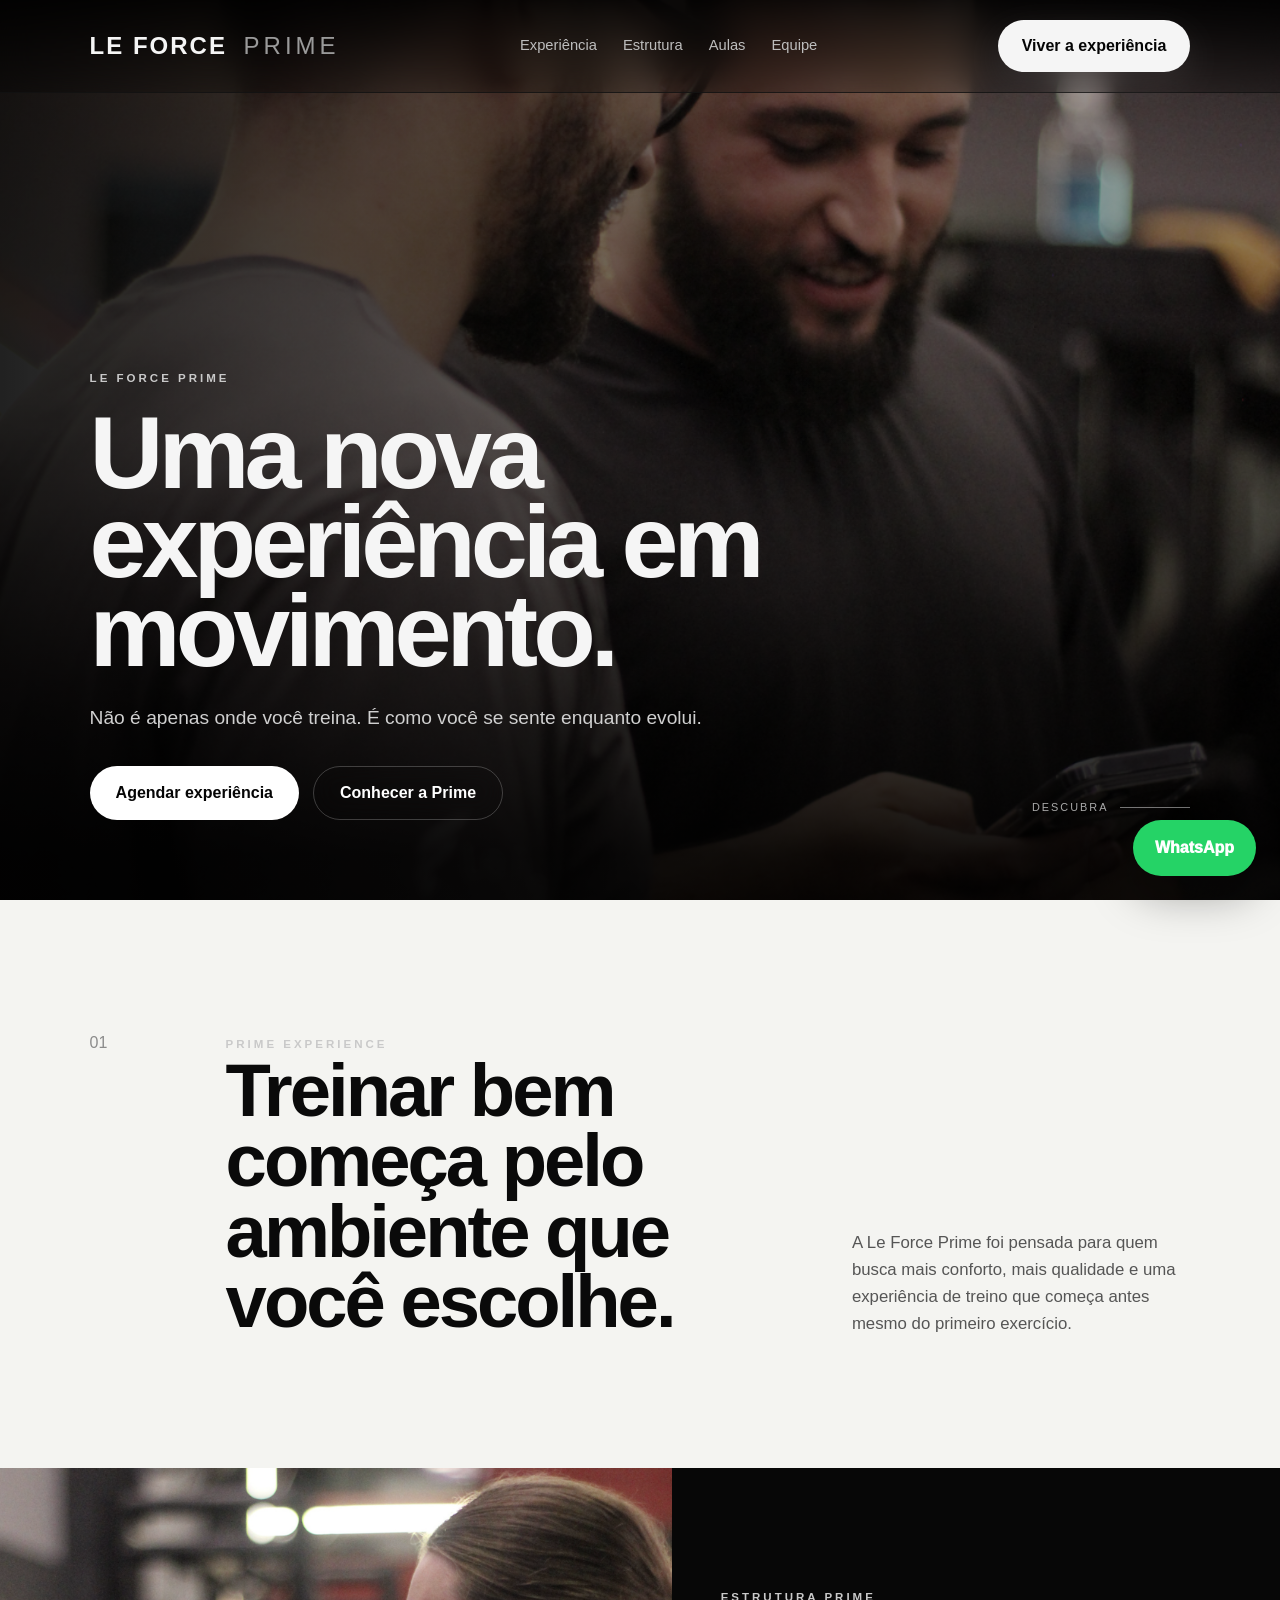
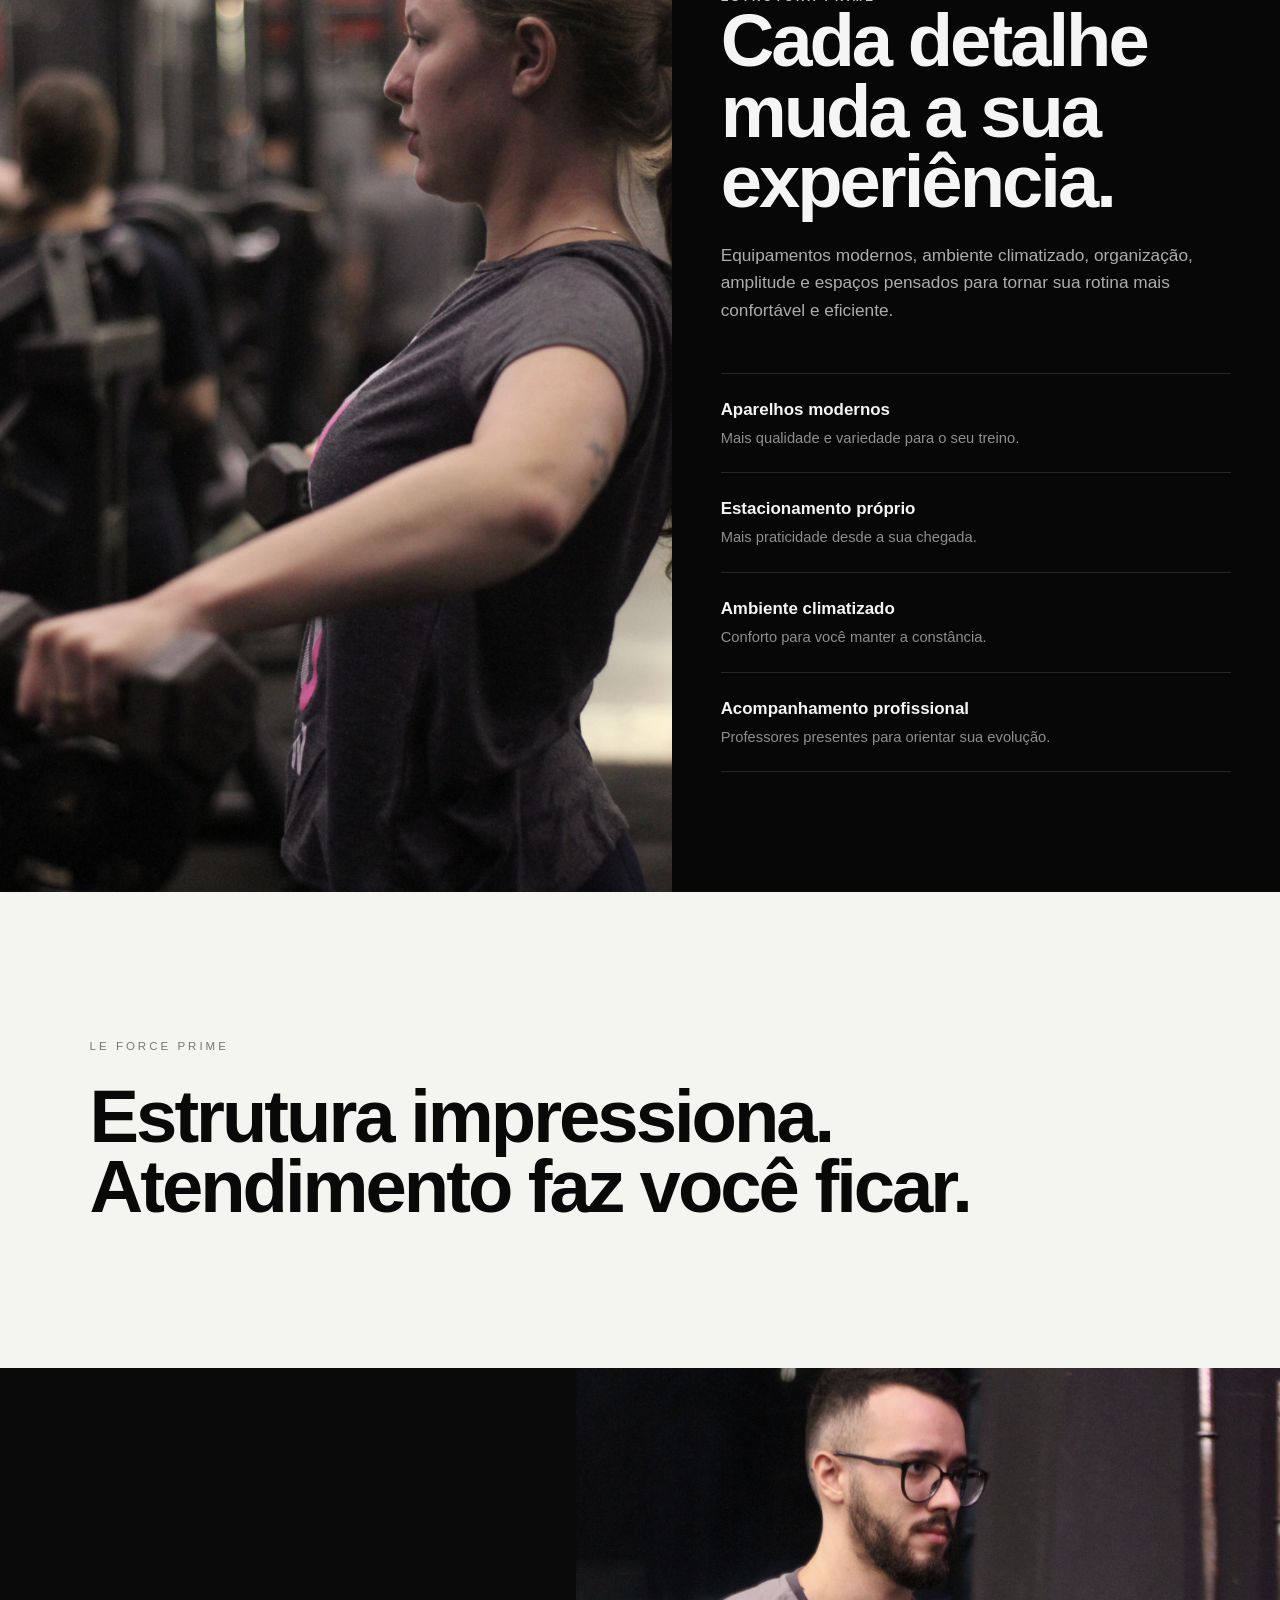
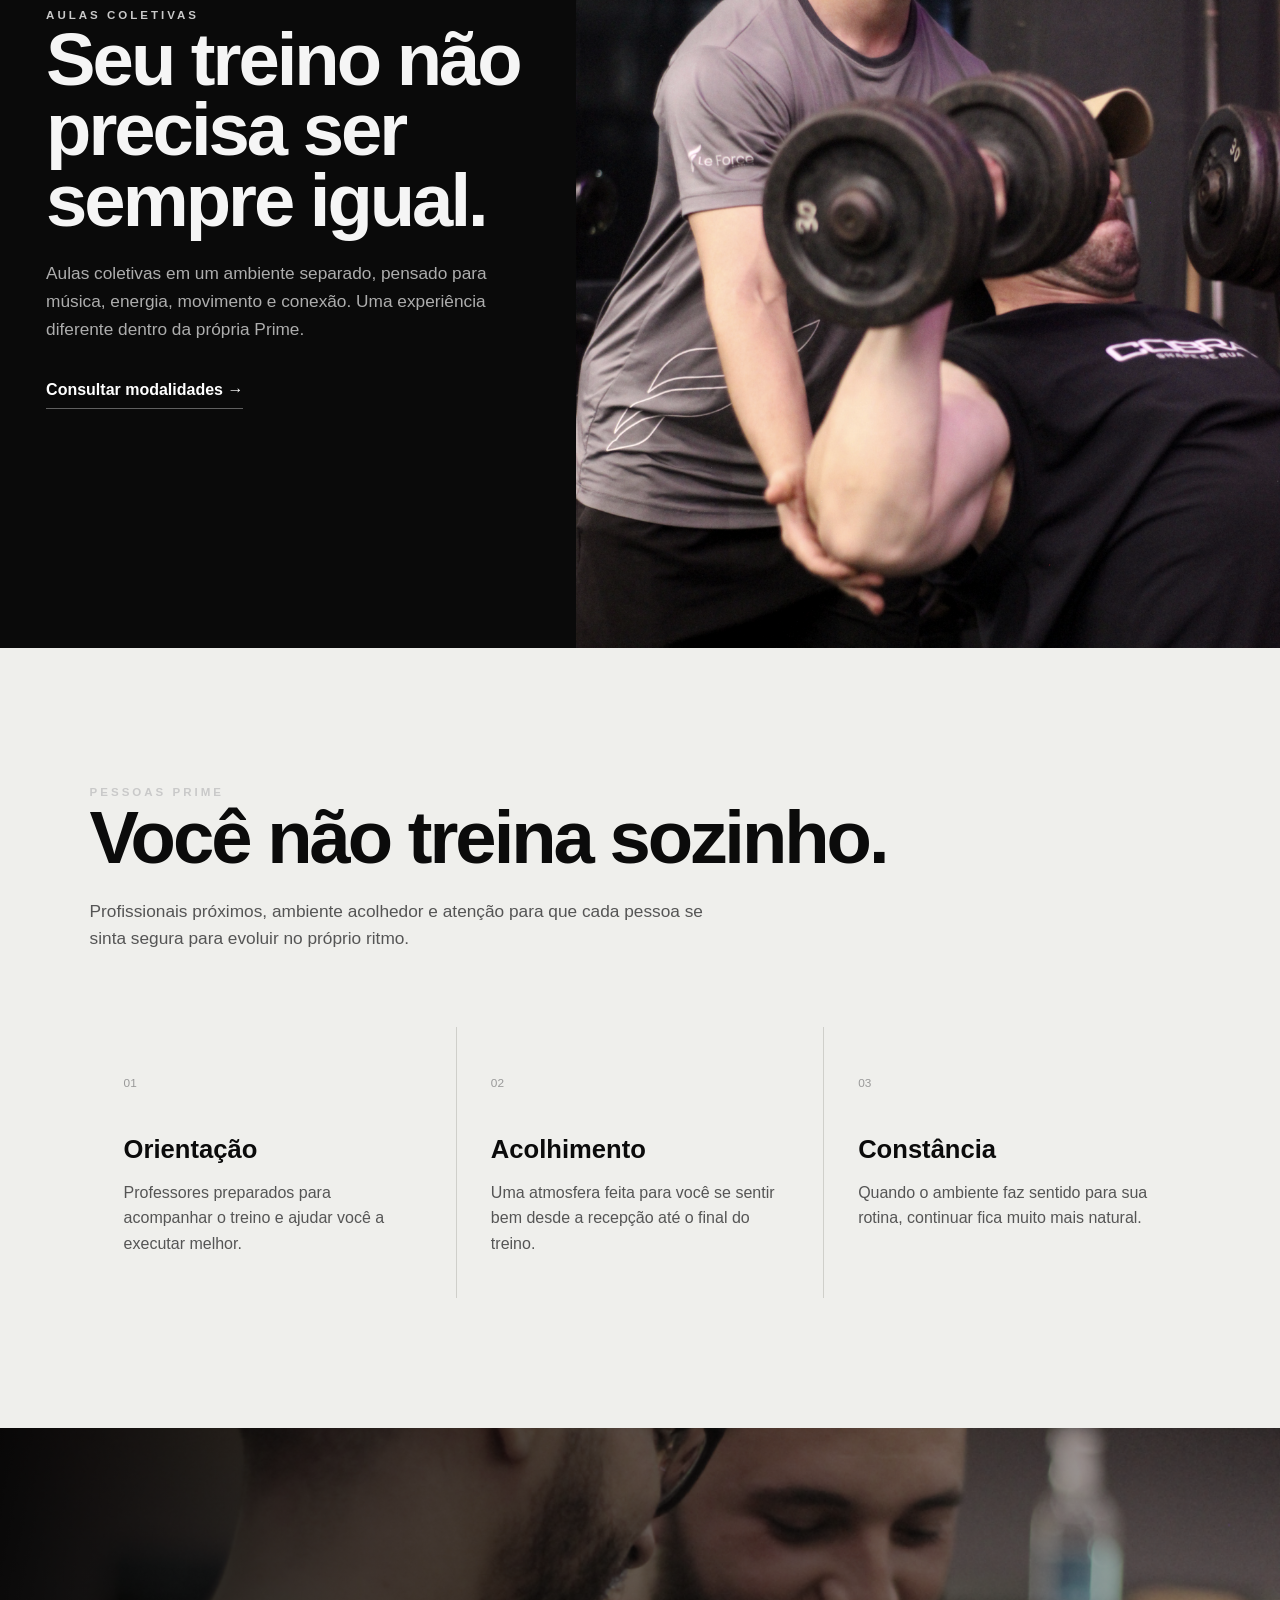
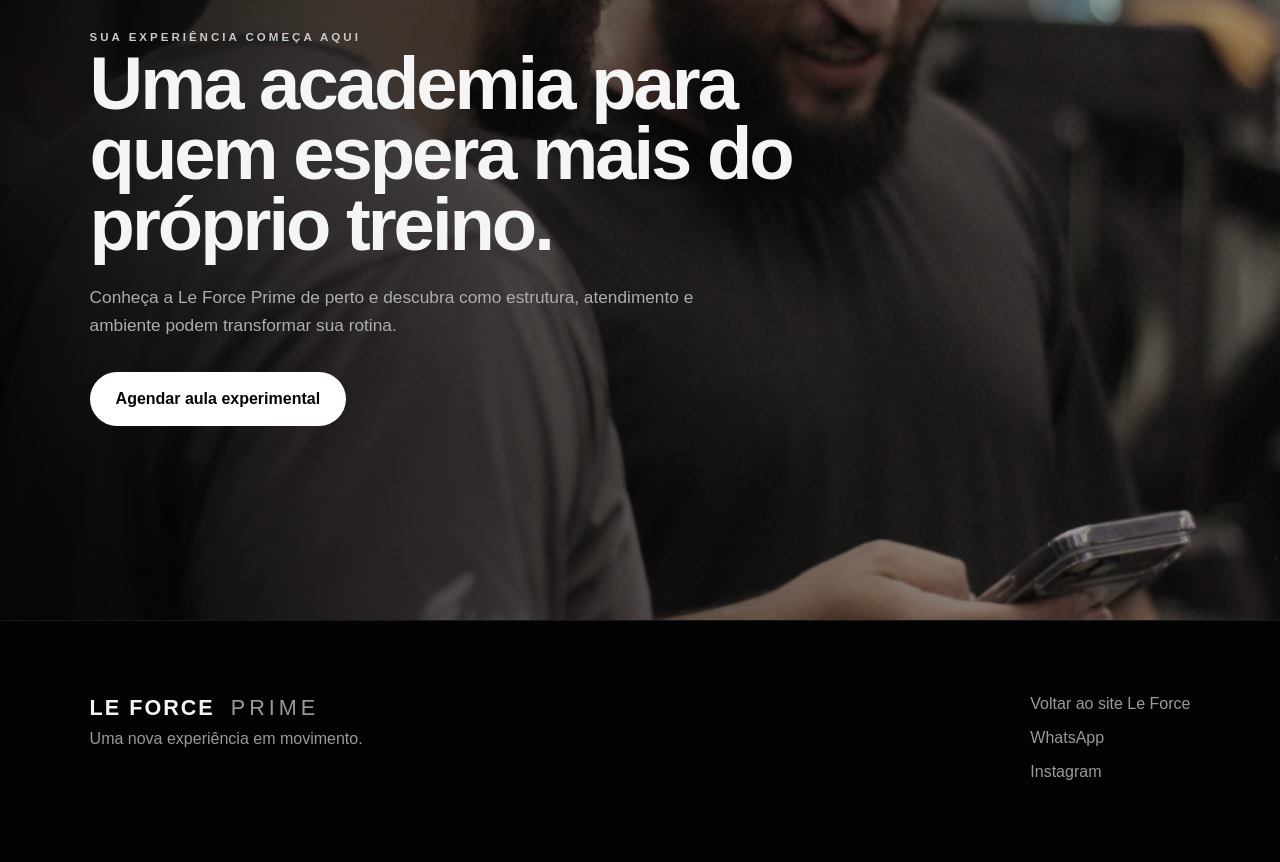
==== commit 7168e622: "Redireciona antiga unidade Alvorada para Le Force Prime" ====
--- a/unidades/alvorada.html
+++ b/unidades/alvorada.html
@@ -1,667 +1,16 @@
 <!DOCTYPE html>
 <html lang="pt-BR">
-
 <head>
   <meta charset="UTF-8" />
+  <meta http-equiv="refresh" content="0; url=prime.html" />
   <meta name="viewport" content="width=device-width, initial-scale=1.0" />
-
-  <title>
-    Le Force Alvorada | Academia Le Force
-  </title>
-
-  <meta
-    name="description"
-    content="Conheça a Le Force Alvorada: musculação, aulas e estrutura completa para sua rotina." />
-
-  <link rel="stylesheet" href="style.css" />
+  <link rel="canonical" href="prime.html" />
+  <title>Le Force Prime</title>
+  <script>
+    window.location.replace("prime.html");
+  </script>
 </head>
-
 <body>
-
-  <header class="header">
-
-    <a href="?index.html" class="logo">
-      LE FORCE
-    </a>
-
-    <nav class="nav">
-      <a href="?index.html">Home</a>
-      <a href="#academia">Academia</a>
-      <a href="#aulas">Aulas</a>
-      <a href="#modalidades">Modalidades</a>
-    </nav>
-
-    <a
-      href="https://wa.me/554432466310"
-      class="btn-header"
-      target="_blank">
-
-      Aula experimental
-
-    </a>
-
-  </header>
-
-  <main>
-
-    <!-- HERO -->
-
-    <section class="hero sarandi-page-hero">
-
-      <div class="hero-content">
-
-        <span class="tag">
-          Le Force Alvorada
-        </span>
-
-        <h1>
-          Estrutura completa para sua evolução.
-        </h1>
-
-        <p>
-          A Le Force Alvorada conta com musculação,
-          ambiente moderno, aulas e acompanhamento para transformar
-          treino em rotina.
-        </p>
-
-        <div class="price-highlight">
-
-          <span>
-            Planos a partir de
-          </span>
-
-          <strong>
-            R$ 139,90
-          </strong>
-
-          <small>
-           Sem contrato longo!
-          </small>
-
-        </div>
-
-        
-
-        <div class="hero-actions">
-
-          <a
-            href="https://wa.me/554432466310"
-            class="btn-primary"
-            target="_blank">
-
-            Agendar aula experimental
-
-          </a>
-
-          <a
-            href="#academia"
-            class="btn-secondary">
-
-            Conhecer estrutura
-
-          </a>
-
-        </div>
-
-      </div>
-
-      <div class="hero-image">
-
-        <img
-          src="alv1.png"
-          alt="Le Force Alvorada" />
-
-      </div>
-
-    </section>
-
-    <!-- QUICK LINKS -->
-
-    <section class="quick-links">
-
-      <a href="#academia">
-
-        <strong>
-          Academia
-        </strong>
-
-        <span>
-          Musculação completa
-        </span>
-
-      </a>
-
-      <a href="#aulas">
-
-        <strong>
-          Aulas
-        </strong>
-
-        <span>
-          Movimento e energia
-        </span>
-
-      </a>
-
-      <a href="#modalidades">
-
-        <strong>
-          Modalidades
-        </strong>
-
-        <span>
-          Diferentes objetivos
-        </span>
-
-      </a>
-
-      <a
-        href="https://wa.me/554432466310"
-        target="_blank">
-
-        <strong>
-          Aula experimental
-        </strong>
-
-        <span>
-          Agende pelo WhatsApp
-        </span>
-
-      </a>
-
-    </section>
-
-     <section class="section youtube-section dark" id="youtube">
-      <div class="youtube-content">
-        <span class="tag">Conteúdo Le Force</span>
-
-        <h2>Conheça essa unidade.</h2>
-
-        <p>
-          Veja treinos, bastidores, eventos, desafios, dicas, evolução dos alunos
-          e conteúdos que fazem parte da rotina da Le Force dentro e fora da academia.
-        </p>
-
-        <div class="hero-actions">
-          <a href="https://youtube.com/" class="btn-primary" target="_blank">
-            Acessar canal
-          </a>
-
-          <a href="https://whatsapp.com/channel/0029VbCkfxNLdQejP8qVXo3A" class="btn-secondary" target="_blank">
-            Entrar no Le Force News
-          </a>
-        </div>
-      </div>
-
-      <a href="https://youtube.com/" target="_blank" class="video-preview cinematic-video">
-        <img src="images/youtube-thumb.jpg" alt="Le Force YouTube" />
-
-        <div class="video-overlay"></div>
-
-        <div class="play-button">
-          ▶
-        </div>
-
-        <div class="video-info">
-          <span class="video-tag">NOVO VÍDEO</span>
-
-          <h3>Conheça a experiência Le Force</h3>
-
-          <p>
-            Estrutura, ambiente, treino e comunidade.
-          </p>
-        </div>
-      </a>
-    </section>
-
-    <section class="section">
-      <div class="section-header center">
-        <span class="tag">Por que escolher a Le Force?</span>
-
-        <h2>Uma academia feita para fazer parte da sua vida.</h2>
-      </div>
-
-      <div class="cards-grid">
-        <article class="card">
-          <h3>Mais motivação</h3>
-          <p>Um ambiente vivo, com energia e comunidade para te ajudar a manter constância.</p>
-        </article>
-
-        <article class="card">
-          <h3>Mais acompanhamento</h3>
-          <p>Equipe preparada para orientar seu treino e ajudar na sua evolução.</p>
-        </article>
-
-        <article class="card">
-          <h3>Mais praticidade</h3>
-          <p>Unidades em diferentes regiões para facilitar o treino na sua rotina.</p>
-        </article>
-      </div>
-    </section>
-
-    <section class="section dark">
-      <div class="section-header center">
-        <span class="tag">Dúvidas frequentes</span>
-
-        <h2>Antes de começar, tire suas dúvidas.</h2>
-      </div>
-
-      <div class="faq">
-        <details>
-          <summary>Posso fazer aula experimental?</summary>
-          <p>Sim. Você pode agendar uma aula experimental pelo WhatsApp e conhecer a unidade mais próxima.</p>
-        </details>
-
-        <details>
-          <summary>Os planos mudam por unidade?</summary>
-          <p>Algumas condições podem variar conforme a unidade, modalidade e campanha ativa.</p>
-        </details>
-
-        <details>
-          <summary>A Le Force tem natação e hidro?</summary>
-          <p>Sim, algumas unidades contam com modalidades aquáticas. Consulte disponibilidade.</p>
-        </details>
-
-        <details>
-          <summary>Como entro no canal Le Force News?</summary>
-          <p>Basta clicar no botão da seção Le Force News e seguir o canal oficial no WhatsApp.</p>
-        </details>
-      </div>
-    </section>
-
-    <section class="final-cta">
-      <span>Le Force</span>
-
-      <h2>Seu próximo treino pode começar hoje.</h2>
-
-      <p>
-        Fale com nossa equipe, escolha sua unidade e venha viver a experiência Le Force.
-      </p>
-
-      <div class="hero-actions center-actions">
-        <a href="https://wa.me/554432466310" class="btn-primary" target="_blank">
-          Chamar no WhatsApp
-        </a>
-
-        <a href="#unidades" class="btn-secondary">
-          Ver unidades
-        </a>
-      </div>
-    </section>
- 
-
-    <!-- ACADEMIA -->
-
-    <section
-      class="section split"
-      id="academia">
-
-      <div>
-
-        <span class="tag">
-          Estrutura
-        </span>
-
-        <h2>
-          Um ambiente pensado para sua rotina.
-        </h2>
-
-        <p>
-          A unidade Alvorada conta com estrutura moderna,
-          equipamentos preparados para diferentes tipos de treino
-          e um ambiente feito para incentivar constância e evolução.
-        </p>
-
-        <ul class="benefits-list">
-
-          <li>
-            Equipamentos modernos
-          </li>
-
-          <li>
-            Ambiente climatizado
-          </li>
-
-          <li>
-            Professores preparados
-          </li>
-
-          <li>
-            Treino completo
-          </li>
-
-          <li>
-            Mais conforto
-          </li>
-
-          <li>
-            Mais evolução
-          </li>
-
-        </ul>
-
-      </div>
-
-      <div class="image-card">
-
-        <img
-          src="alv2.png"
-          alt="Academia Le Force Alvorada" />
-
-      </div>
-
-    </section>
-
-    <!-- AULAS -->
-
-    <section
-      class="section dark split"
-      id="aulas">
-
-      <div class="image-card">
-
-        <img
-          src="alv3.png"
-          alt="Aulas Aeoríbicas Le Force" />
-
-      </div>
-
-      <div>
-
-        <span class="tag">
-          Aulas e movimento
-        </span>
-
-        <h2>
-          Mais energia para sua rotina.
-        </h2>
-
-        <p>
-          Além da musculação, a unidade Alvorada também
-          oferece um ambiente pensado para aulas, treinos em grupo
-          e uma experiência mais dinâmica.
-        </p>
-
-        <ul class="benefits-list">
-
-          <li>
-            Aulas em grupo
-          </li>
-
-          <li>
-            Mais motivação
-          </li>
-
-          <li>
-            Treinos dinâmicos
-          </li>
-
-          <li>
-            Movimento
-          </li>
-
-          <li>
-            Energia
-          </li>
-
-          <li>
-            Comunidade
-          </li>
-
-        </ul>
-
-      </div>
-
-    </section>
-
-    <!-- MODALIDADES -->
-
-    <section
-      class="section colored"
-      id="modalidades">
-
-      <div class="section-header center">
-
-        <span class="tag">
-          Modalidades
-        </span>
-
-        <h2>
-          Escolha como você quer evoluir.
-        </h2>
-
-        <p>
-          Uma estrutura preparada para diferentes objetivos,
-          perfis e rotinas.
-        </p>
-
-      </div>
-
-      <div class="modalidades-grid">
-
-        <div class="modalidade">
-
-          <h3>
-            Musculação
-          </h3>
-
-          <p>
-            Força, hipertrofia, emagrecimento
-            e condicionamento.
-          </p>
-
-        </div>
-
-        <div class="modalidade">
-
-          <h3>
-            Aulas coletivas
-          </h3>
-
-          <p>
-            Mais ritmo, energia e treino
-            em grupo.
-          </p>
-
-        </div>
-
-        <div class="modalidade">
-
-          <h3>
-            Funcional
-          </h3>
-
-          <p>
-            Movimento, resistência
-            e mobilidade.
-          </p>
-
-        </div>
-
-        <div class="modalidade">
-
-          <h3>
-            Condicionamento
-          </h3>
-
-          <p>
-            Mais preparo físico
-            e evolução.
-          </p>
-
-        </div>
-
-        <div class="modalidade">
-
-          <h3>
-            Acompanhamento
-          </h3>
-
-          <p>
-            Equipe preparada para orientar
-            seu treino.
-          </p>
-
-        </div>
-
-        <div class="modalidade">
-
-          <h3>
-            Comunidade
-          </h3>
-
-          <p>
-            Um ambiente feito para motivar
-            sua rotina.
-          </p>
-
-        </div>
-
-      </div>
-
-    </section>
-
-    <!-- CTA -->
-
-    <section class="banner-impact">
-
-      <span>
-        Le Force Alvorada
-      </span>
-
-      <h2>
-        Comece sua evolução hoje.
-      </h2>
-
-      <p>
-        Agende sua aula experimental
-        e conheça a estrutura da unidade.
-      </p>
-
-      <a
-        href="https://wa.me/554432466310"
-        class="btn-primary"
-        target="_blank">
-
-        Falar com a unidade
-
-      </a>
-
-    </section>
-
-    <!-- FINAL CTA -->
-
-    <section class="final-cta">
-
-      <span>
-        Le Force Alvorada
-      </span>
-
-      <h2>
-        Seu próximo treino pode começar hoje.
-      </h2>
-
-      <p>
-        Escolha sua unidade,
-        fale com nossa equipe
-        e venha conhecer a Le Force.
-      </p>
-
-      <div class="hero-actions center-actions">
-
-        <a
-          href="https://wa.me/554432466310"
-          class="btn-primary"
-          target="_blank">
-
-          Agendar aula experimental
-
-        </a>
-
-        <a
-          href="index.html#unidades"
-          class="btn-secondary">
-
-          Ver outras unidades
-
-        </a>
-
-      </div>
-
-    </section>
-
-  </main>
-
-  <footer class="footer">
-
-    <div>
-
-      <h3>
-        LE FORCE
-      </h3>
-
-      <p>
-        Academia, saúde, comunidade e evolução.
-      </p>
-
-    </div>
-
-    <div>
-
-      <h4>
-        Links rápidos
-      </h4>
-
-      <a href="index.html">
-        Home
-      </a>
-
-      <a href="#academia">
-        Academia
-      </a>
-
-      <a href="#aulas">
-        Aulas
-      </a>
-
-      <a href="#modalidades">
-        Modalidades
-      </a>
-
-    </div>
-
-    <div>
-
-      <h4>
-        Contato
-      </h4>
-
-      <p>
-        (44) 3246-6310
-      </p>
-
-      <a
-        href="https://instagram.com/leforce.alvorada"
-        target="_blank">
-
-        Instagram
-
-      </a>
-
-    </div>
-
-  </footer>
-
-  <a
-    href="https://wa.me/554432466310"
-    class="whatsapp-float"
-    target="_blank">
-
-    WhatsApp
-
-  </a>
-
-  <script src="script.js"></script>
-
+  <p>Redirecionando para a <a href="prime.html">Le Force Prime</a>...</p>
 </body>
 </html>
